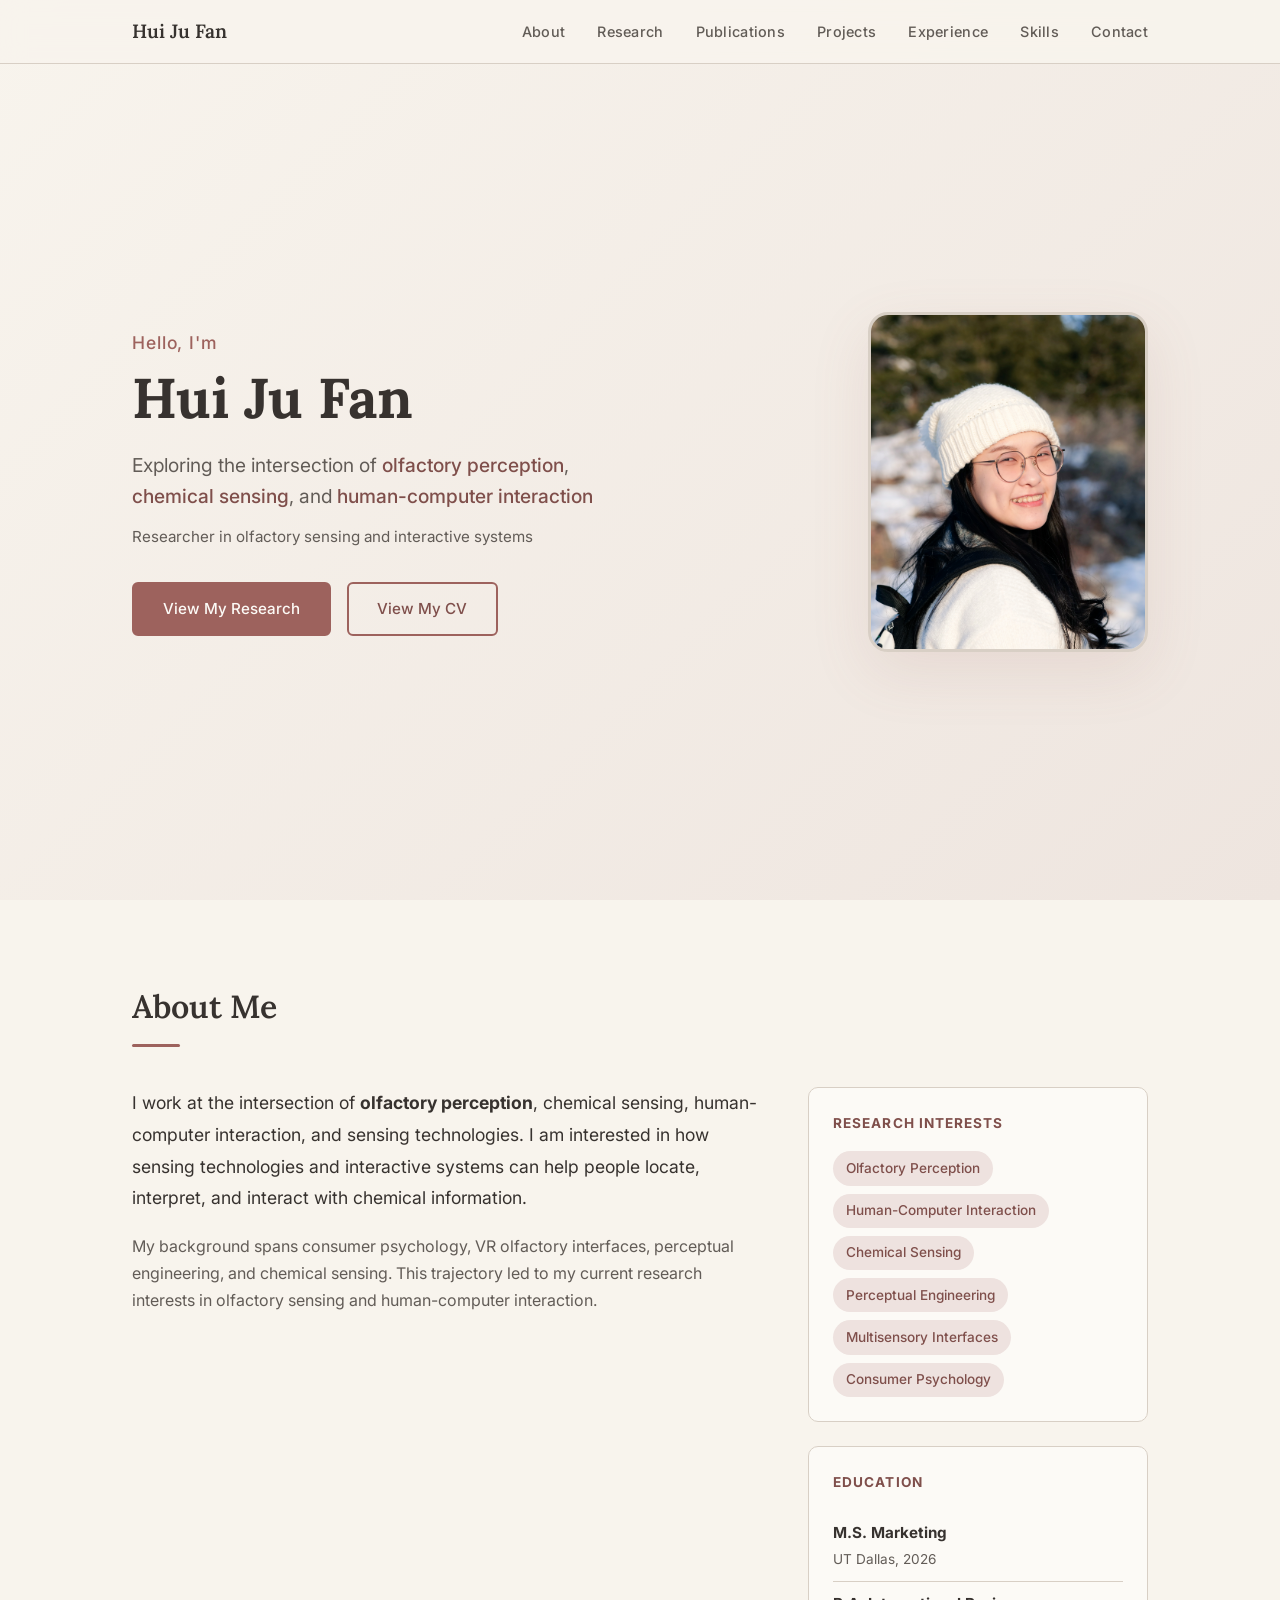
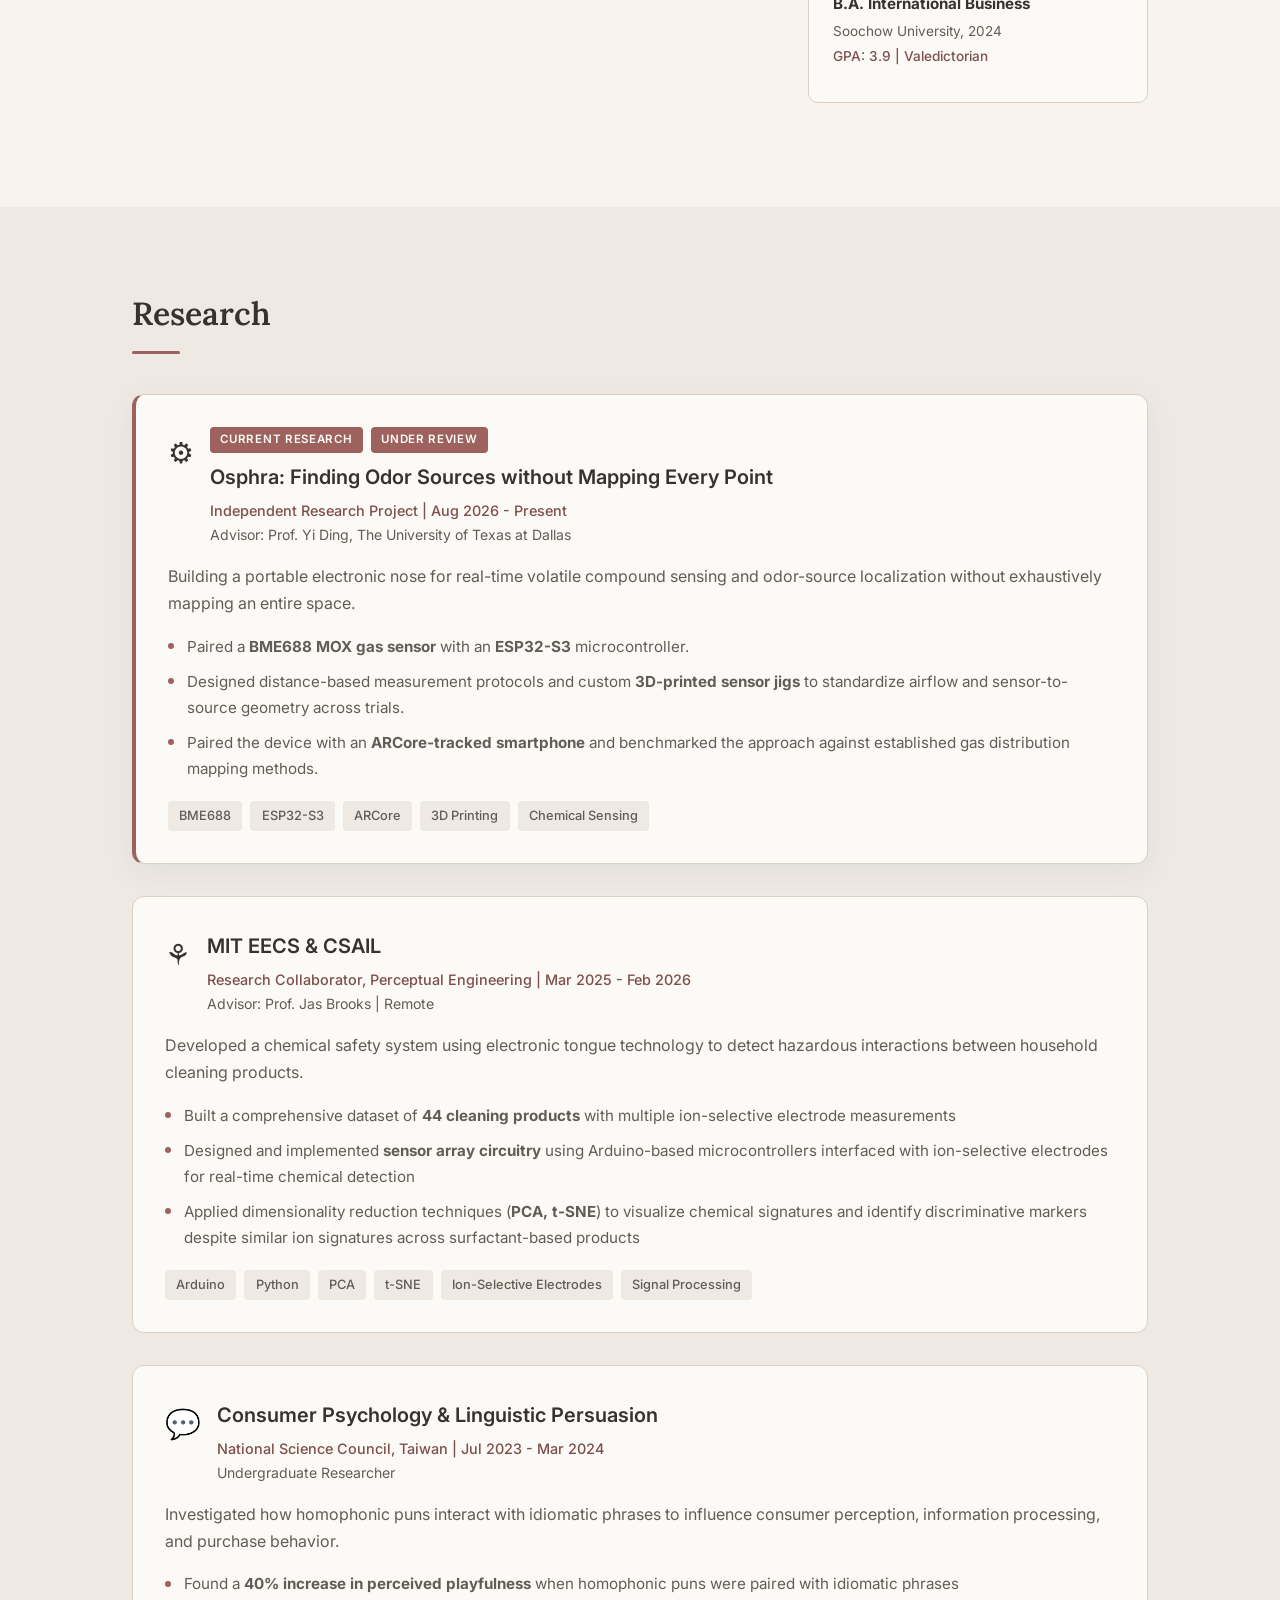
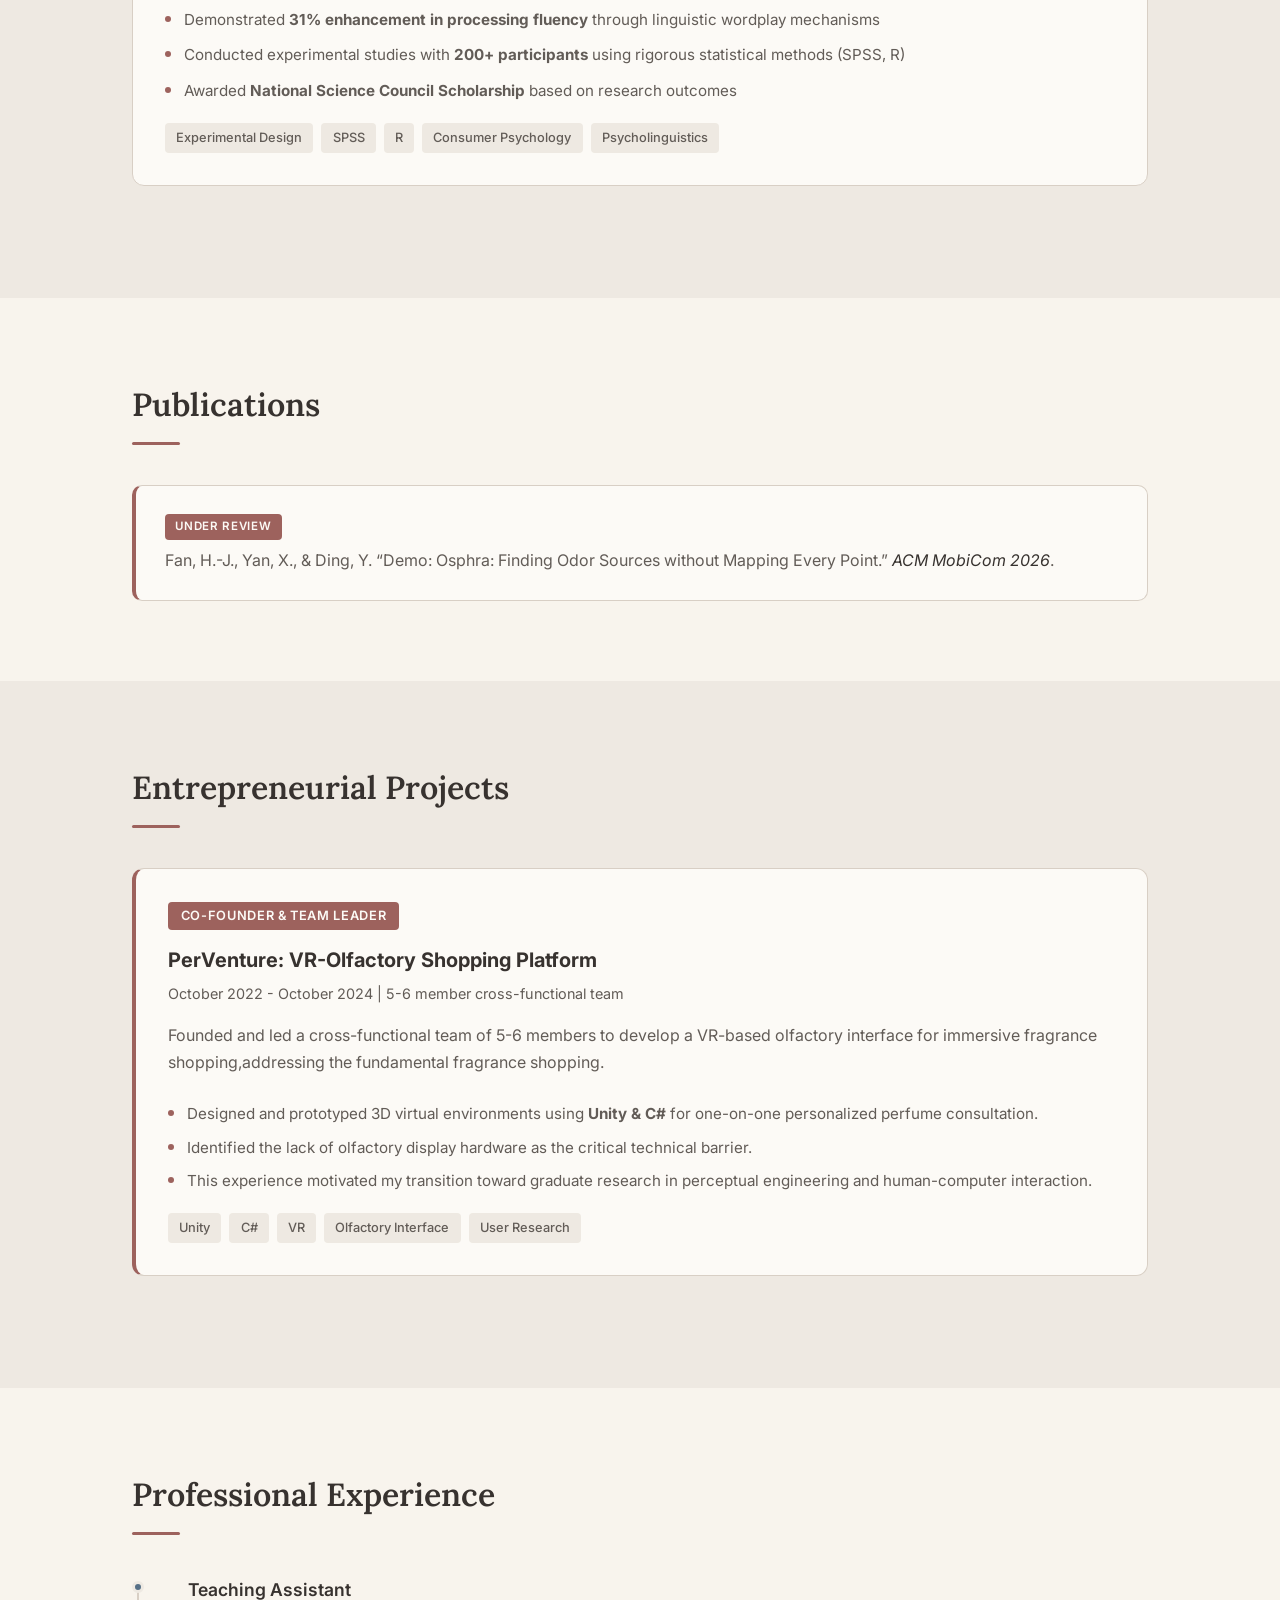
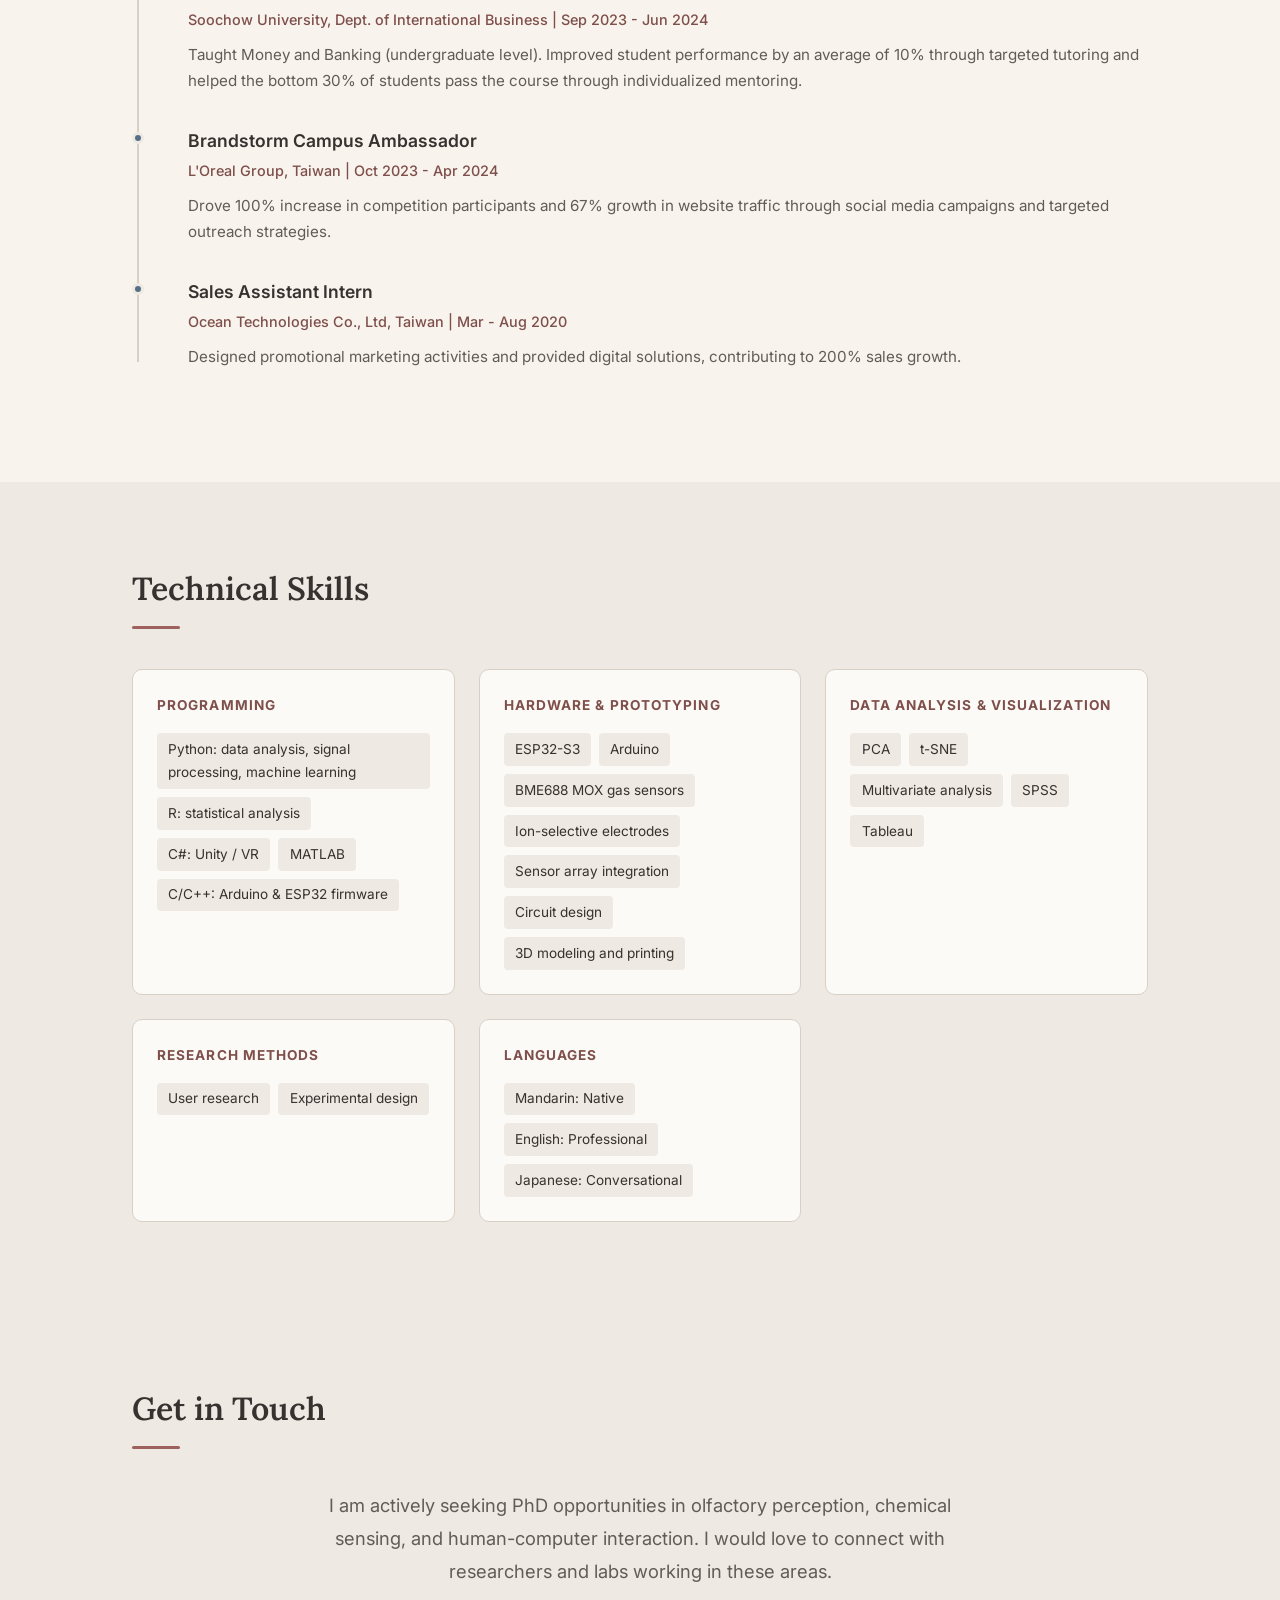
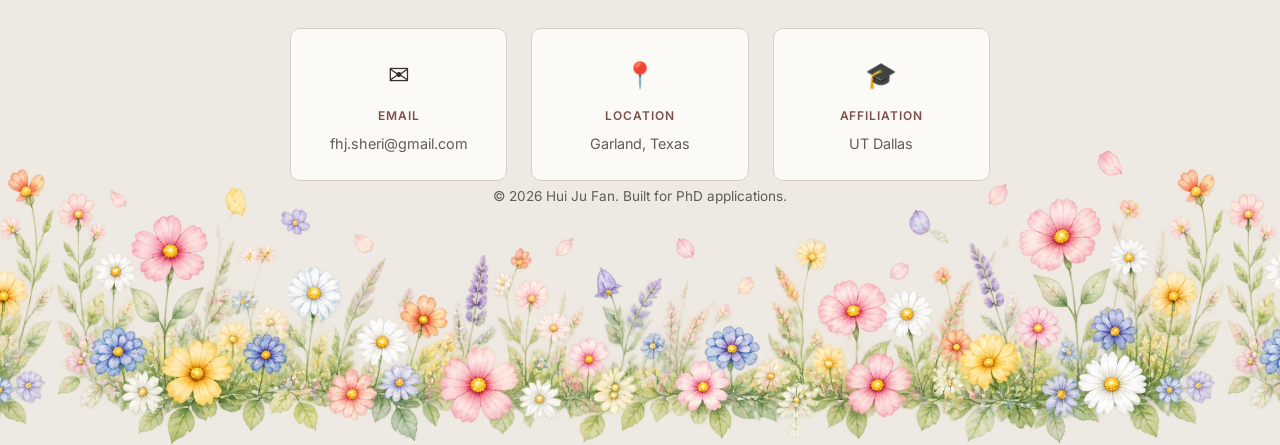
==== index.html @ 522b29a5 "Fix footer meadow asset loading" ====
<!DOCTYPE html>
<html lang="en">
<head>
    <meta charset="UTF-8">
    <meta name="viewport" content="width=device-width, initial-scale=1.0">
    <title>Hui Ju Fan | Olfactory Perception & HCI Researcher</title>
    <link rel="preconnect" href="https://fonts.googleapis.com">
    <link rel="preconnect" href="https://fonts.gstatic.com" crossorigin>
    <link href="https://fonts.googleapis.com/css2?family=Inter:wght@300;400;500;600;700&family=Lora:ital,wght@0,400;0,600;1,400&display=swap" rel="stylesheet">
    <link rel="stylesheet" href="style.css?v=footer-meadow-2">
</head>
<body>

    <!-- Navigation -->
    <nav class="navbar" id="navbar">
        <div class="nav-container">
            <a href="#hero" class="nav-logo">Hui Ju Fan</a>
            <button class="nav-toggle" id="nav-toggle" aria-label="Toggle navigation">
                <span></span><span></span><span></span>
            </button>
            <ul class="nav-links" id="nav-links">
                <li><a href="#about">About</a></li>
                <li><a href="#research">Research</a></li>
                <li><a href="#publications">Publications</a></li>
                <li><a href="#projects">Projects</a></li>
                <li><a href="#experience">Experience</a></li>
                <li><a href="#skills">Skills</a></li>
                <li><a href="#contact">Contact</a></li>
            </ul>
        </div>
    </nav>

    <div class="flower-field" id="flower-field" aria-hidden="true"></div>

    <!-- Hero Section -->
    <section class="hero" id="hero">
        <div class="hero-container">
            <div class="hero-text">
                <p class="hero-greeting">Hello, I'm</p>
                <h1 class="hero-name">Hui Ju Fan</h1>
                <p class="hero-tagline">Exploring the intersection of <em>olfactory perception</em>,<br>
                <em>chemical sensing</em>, and <em>human-computer interaction</em></p>
                <p class="hero-affiliation">Researcher in olfactory sensing and interactive systems</p>
                <div class="hero-cta">
                    <a href="#research" class="btn btn-primary">View My Research</a>
                    <a href="./Hui-Ju-Fan-CV.pdf" class="btn btn-outline" target="_blank" rel="noopener noreferrer">View My CV</a>
                </div>
            </div>
            <div class="hero-portrait">
                <div class="portrait-frame">
                    <img src="her3.JPG" alt="Hui Ju Fan">
                </div>
            </div>
        </div>
    </section>

    <!-- About Section -->
    <section class="section" id="about">
        <div class="container">
            <h2 class="section-title">About Me</h2>
            <div class="about-content">
                <div class="about-text">
                    <p class="about-lead">
                        I work at the intersection of <strong>olfactory perception</strong>, chemical sensing,
                        human-computer interaction, and sensing technologies. I am interested in how sensing
                        technologies and interactive systems can help people locate, interpret, and interact
                        with chemical information.
                    </p>
                    <p>
                        My background spans consumer psychology, VR olfactory interfaces, perceptual engineering,
                        and chemical sensing. This trajectory led to my current research interests in olfactory
                        sensing and human-computer interaction.
                    </p>
                </div>
                <div class="about-sidebar">
                    <div class="info-card">
                        <h3>Research Interests</h3>
                        <ul class="interest-tags">
                            <li>Olfactory Perception</li>
                            <li>Human-Computer Interaction</li>
                            <li>Chemical Sensing</li>
                            <li>Perceptual Engineering</li>
                            <li>Multisensory Interfaces</li>
                            <li>Consumer Psychology</li>
                        </ul>
                    </div>
                    <div class="info-card">
                        <h3>Education</h3>
                        <div class="edu-item">
                            <strong>M.S. Marketing</strong>
                            <span>UT Dallas, 2026</span>
                        </div>
                        <div class="edu-item">
                            <strong>B.A. International Business</strong>
                            <span>Soochow University, 2024</span>
                            <span class="gpa">GPA: 3.9 | Valedictorian</span>
                        </div>
                    </div>
                </div>
            </div>
        </div>
    </section>

    <!-- Research Section -->
    <section class="section section-alt" id="research">
        <div class="container">
            <h2 class="section-title">Research</h2>

            <div class="research-item research-item-primary">
                <div class="research-header">
                    <div class="research-icon" aria-hidden="true">&#9881;</div>
                    <div>
                        <div class="status-labels">
                            <span class="current-label">Current Research</span>
                            <span class="status-badge">Under Review</span>
                        </div>
                        <h3>Osphra: Finding Odor Sources without Mapping Every Point</h3>
                        <p class="research-meta">Independent Research Project | Aug 2026 - Present</p>
                        <p class="research-role">Advisor: Prof. Yi Ding, The University of Texas at Dallas</p>
                    </div>
                </div>
                <p class="research-desc">Building a portable electronic nose for real-time volatile compound sensing and odor-source localization without exhaustively mapping an entire space.</p>
                <ul class="research-details">
                    <li>Paired a <strong>BME688 MOX gas sensor</strong> with an <strong>ESP32-S3</strong> microcontroller.</li>
                    <li>Designed distance-based measurement protocols and custom <strong>3D-printed sensor jigs</strong> to standardize airflow and sensor-to-source geometry across trials.</li>
                    <li>Paired the device with an <strong>ARCore-tracked smartphone</strong> and benchmarked the approach against established gas distribution mapping methods.</li>
                </ul>
                <div class="research-tags"><span>BME688</span><span>ESP32-S3</span><span>ARCore</span><span>3D Printing</span><span>Chemical Sensing</span></div>
            </div>

            <div class="research-item">
                <div class="research-header">
                    <div class="research-icon">&#9880;</div>
                    <div>
                        <h3>MIT EECS &amp; CSAIL</h3>
                        <p class="research-meta">Research Collaborator, Perceptual Engineering | Mar 2025 - Feb 2026</p>
                        <p class="research-role">Advisor: Prof. Jas Brooks | Remote</p>
                    </div>
                </div>
                <p class="research-desc">
                    Developed a chemical safety system using electronic tongue technology to detect hazardous interactions between household cleaning products.
                </p>
                <ul class="research-details">
                    <li>Built a comprehensive dataset of <strong>44 cleaning products</strong> with multiple
                        ion-selective electrode measurements</li>
                    <li>Designed and implemented <strong>sensor array circuitry</strong> using Arduino-based
                        microcontrollers interfaced with ion-selective electrodes for real-time chemical detection</li>
                    <li>Applied dimensionality reduction techniques (<strong>PCA, t-SNE</strong>) to visualize
                        chemical signatures and identify discriminative markers despite similar ion signatures across surfactant-based products</li>
                </ul>
                <div class="research-tags">
                    <span>Arduino</span><span>Python</span><span>PCA</span><span>t-SNE</span>
                    <span>Ion-Selective Electrodes</span><span>Signal Processing</span>
                </div>
            </div>

            <div class="research-item">
                <div class="research-header">
                    <div class="research-icon">&#128172;</div>
                    <div>
                        <h3>Consumer Psychology & Linguistic Persuasion</h3>
                        <p class="research-meta">National Science Council, Taiwan | Jul 2023 - Mar 2024</p>
                        <p class="research-role">Undergraduate Researcher</p>
                    </div>
                </div>
                <p class="research-desc">
                    Investigated how homophonic puns interact with idiomatic phrases to influence consumer
                    perception, information processing, and purchase behavior.
                </p>
                <ul class="research-details">
                    <li>Found a <strong>40% increase in perceived playfulness</strong> when homophonic puns
                        were paired with idiomatic phrases</li>
                    <li>Demonstrated <strong>31% enhancement in processing fluency</strong> through
                        linguistic wordplay mechanisms</li>
                    <li>Conducted experimental studies with <strong>200+ participants</strong> using
                        rigorous statistical methods (SPSS, R)</li>
                    <li>Awarded <strong>National Science Council Scholarship</strong> based on research outcomes</li>
                </ul>
                <div class="research-tags">
                    <span>Experimental Design</span><span>SPSS</span><span>R</span>
                    <span>Consumer Psychology</span><span>Psycholinguistics</span>
                </div>
            </div>
        </div>
    </section>

    <section class="section" id="publications">
        <div class="container">
            <h2 class="section-title">Publications</h2>
            <article class="publication-item">
                <span class="status-badge">Under Review</span>
                <p class="publication-citation">Fan, H.-J., Yan, X., &amp; Ding, Y. “Demo: Osphra: Finding Odor Sources without Mapping Every Point.” <em>ACM MobiCom 2026</em>.</p>
            </article>
        </div>
    </section>

    <!-- Projects Section -->
    <section class="section section-alt" id="projects">
        <div class="container">
            <h2 class="section-title">Entrepreneurial Projects</h2>

            <div class="project-card featured">
                <div class="project-badge">Co-Founder &amp; Team Leader</div>
                <h3>PerVenture: VR-Olfactory Shopping Platform</h3>
                <p class="project-period">October 2022 - October 2024 | 5-6 member cross-functional team</p>
                <p class="project-desc">
                    Founded and led a cross-functional team of 5-6 members to develop a VR-based
                    olfactory interface for immersive fragrance shopping,addressing the fundamental
                        fragrance shopping.
                </p>
                <ul class="project-details">
                    <li>Designed and prototyped 3D virtual environments using <strong>Unity &amp; C#</strong> for one-on-one personalized perfume consultation.</li>
                    <li>Identified the lack of olfactory display hardware as the critical technical barrier.</li>
                    <li>This experience motivated my transition toward graduate research in perceptual engineering and human-computer interaction.</li>
                </ul>
                <div class="research-tags">
                    <span>Unity</span><span>C#</span><span>VR</span>
                    <span>Olfactory Interface</span><span>User Research</span>
                </div>
            </div>

        </div>
    </section>

    <!-- Experience Section -->
    <section class="section" id="experience">
        <div class="container">
            <h2 class="section-title">Professional Experience</h2>
            <div class="timeline">
                <div class="timeline-item">
                    <div class="timeline-marker"></div>
                    <div class="timeline-content">
                        <h3>Teaching Assistant</h3>
                        <p class="timeline-meta">Soochow University, Dept. of International Business | Sep 2023 - Jun 2024</p>
                        <p>Taught Money and Banking (undergraduate level). Improved student performance by
                           an average of 10% through targeted tutoring and helped the bottom 30% of students
                           pass the course through individualized mentoring.</p>
                    </div>
                </div>
                <div class="timeline-item">
                    <div class="timeline-marker"></div>
                    <div class="timeline-content">
                        <h3>Brandstorm Campus Ambassador</h3>
                        <p class="timeline-meta">L'Oreal Group, Taiwan | Oct 2023 - Apr 2024</p>
                        <p>Drove 100% increase in competition participants and 67% growth in website traffic
                           through social media campaigns and targeted outreach strategies.</p>
                    </div>
                </div>
                <div class="timeline-item">
                    <div class="timeline-marker"></div>
                    <div class="timeline-content">
                        <h3>Sales Assistant Intern</h3>
                        <p class="timeline-meta">Ocean Technologies Co., Ltd, Taiwan | Mar - Aug 2020</p>
                        <p>Designed promotional marketing activities and provided digital solutions,
                           contributing to 200% sales growth.</p>
                    </div>
                </div>
            </div>
        </div>
    </section>

    <!-- Skills Section -->
    <section class="section section-alt" id="skills">
        <div class="container">
            <h2 class="section-title">Technical Skills</h2>
            <div class="skills-grid">
                <div class="skill-category">
                    <h3>Programming</h3>
                    <div class="skill-items">
                        <span>Python: data analysis, signal processing, machine learning</span>
                        <span>R: statistical analysis</span><span>C#: Unity / VR</span>
                        <span>MATLAB</span><span>C/C++: Arduino &amp; ESP32 firmware</span>
                    </div>
                </div>
                <div class="skill-category">
                    <h3>Hardware &amp; Prototyping</h3>
                    <div class="skill-items">
                        <span>ESP32-S3</span><span>Arduino</span><span>BME688 MOX gas sensors</span>
                        <span>Ion-selective electrodes</span><span>Sensor array integration</span>
                        <span>Circuit design</span><span>3D modeling and printing</span>
                    </div>
                </div>
                <div class="skill-category">
                    <h3>Data Analysis &amp; Visualization</h3>
                    <div class="skill-items">
                        <span>PCA</span><span>t-SNE</span><span>Multivariate analysis</span>
                        <span>SPSS</span><span>Tableau</span>
                    </div>
                </div>
                <div class="skill-category">
                    <h3>Research Methods</h3>
                    <div class="skill-items">
                        <span>User research</span><span>Experimental design</span>
                    </div>
                </div>
                <div class="skill-category">
                    <h3>Languages</h3>
                    <div class="skill-items">
                        <span>Mandarin: Native</span><span>English: Professional</span>
                        <span>Japanese: Conversational</span>
                    </div>
                </div>
            </div>
        </div>
    </section>

    <!-- Contact Section -->
    <section class="section section-alt" id="contact">
        <div class="container">
            <h2 class="section-title">Get in Touch</h2>
            <div class="contact-content">
                <p class="contact-lead">
                    I am actively seeking PhD opportunities in olfactory perception, chemical sensing,
                    and human-computer interaction. I would love to connect with researchers and labs
                    working in these areas.
                </p>
                <div class="contact-grid">
                    <a href="mailto:fhj.sheri@gmail.com" class="contact-card">
                        <div class="contact-icon">&#9993;</div>
                        <span class="contact-label">Email</span>
                        <span class="contact-value">fhj.sheri@gmail.com</span>
                    </a>
                    <div class="contact-card">
                        <div class="contact-icon">&#128205;</div>
                        <span class="contact-label">Location</span>
                        <span class="contact-value">Garland, Texas</span>
                    </div>
                    <div class="contact-card">
                        <div class="contact-icon">&#127891;</div>
                        <span class="contact-label">Affiliation</span>
                        <span class="contact-value">UT Dallas</span>
                    </div>
                </div>
            </div>
        </div>
    </section>

    <!-- Footer -->
    <footer class="footer">
        <div class="footer-panel">
            <div class="footer-meadow" aria-hidden="true"></div>
            <div class="container footer-content">
                <p>&copy; 2026 Hui Ju Fan. Built for PhD applications.</p>
            </div>
        </div>
    </footer>

    <script src="script.js"></script>
</body>
</html>
---- style.css ----
/* ===== CSS Variables ===== */
:root {
    --color-bg: #f8f4ed;
    --color-bg-alt: #eee9e2;
    --color-text: #37322f;
    --color-text-secondary: #625c57;
    --color-accent: #566f86;
    --color-accent-light: #e7ebed;
    --color-accent-dark: #3d5367;
    --color-highlight: #9d625d;
    --color-highlight-dark: #7f4f4b;
    --color-white: #fcfaf6;
    --color-border: #d8cfc5;
    --font-sans: 'Inter', -apple-system, BlinkMacSystemFont, sans-serif;
    --font-serif: 'Lora', Georgia, serif;
    --max-width: 1080px;
    --nav-height: 64px;
}

/* ===== Reset & Base ===== */
*, *::before, *::after {
    margin: 0;
    padding: 0;
    box-sizing: border-box;
}

html {
    scroll-behavior: smooth;
    scroll-padding-top: var(--nav-height);
}

body {
    font-family: var(--font-sans);
    font-size: 16px;
    line-height: 1.7;
    color: var(--color-text);
    background: var(--color-bg);
    -webkit-font-smoothing: antialiased;
    overflow-x: hidden;
}

/* ===== Watercolor Flower Background ===== */
.hero,
.section {
    position: relative;
    overflow: hidden;
}

.hero-container,
.section > .container {
    position: relative;
    z-index: 1;
}

.flower-field {
    position: fixed;
    inset: 0;
    z-index: 1;
    overflow: hidden;
    pointer-events: none;
    user-select: none;
    -webkit-mask-image: linear-gradient(
        to bottom,
        #000 0,
        #000 calc(var(--footer-fade-top, 120vh) - 90px),
        transparent var(--footer-fade-top, 120vh),
        transparent 100%
    );
    mask-image: linear-gradient(
        to bottom,
        #000 0,
        #000 calc(var(--footer-fade-top, 120vh) - 90px),
        transparent var(--footer-fade-top, 120vh),
        transparent 100%
    );
}

.flower {
    position: absolute;
    width: var(--flower-size, 44px);
    height: var(--flower-size, 44px);
    object-fit: contain;
    top: -90px;
    left: var(--flower-left, 4%);
    opacity: 0;
    transform: translate3d(0, 0, 0) rotate(var(--flower-tilt, 0deg));
    animation: flower-page-fall var(--flower-duration, 18s) linear var(--flower-delay, 0s) infinite;
    will-change: transform;
}

.flower--pink { --drift-x: 8px; --drift-y: -13px; --drift-rotate: 5deg; }
.flower--blue { --drift-x: -6px; --drift-y: 10px; --drift-rotate: -4deg; }
.flower--white { --drift-x: 5px; --drift-y: -9px; --drift-rotate: 3deg; }
.flower--purple { --drift-x: -9px; --drift-y: 15px; --drift-rotate: -6deg; }
.flower--yellow { --drift-x: 7px; --drift-y: 12px; --drift-rotate: 4deg; }
.flower--coral { --drift-x: -8px; --drift-y: -11px; --drift-rotate: -5deg; }
.flower--hydrangea { --drift-x: 5px; --drift-y: 8px; --drift-rotate: 3deg; }
.flower--blossom { --drift-x: -6px; --drift-y: -14px; --drift-rotate: -4deg; }

@keyframes flower-page-fall {
    0% {
        opacity: 0;
        transform: translate3d(0, -10vh, 0) rotate(var(--flower-tilt, 0deg));
    }
    4% {
        opacity: var(--flower-opacity, 0.38);
    }
    50% {
        opacity: var(--flower-opacity, 0.38);
        transform: translate3d(var(--drift-x, 6px), 55vh, 0)
            rotate(calc(var(--flower-tilt, 0deg) + var(--drift-rotate, 4deg)));
    }
    94% {
        opacity: var(--flower-opacity, 0.38);
    }
    100% {
        opacity: 0;
        transform: translate3d(0, 115vh, 0)
            rotate(calc(var(--flower-tilt, 0deg) - var(--drift-rotate, 4deg)));
    }
}

/* ===== Navigation ===== */
.navbar {
    position: fixed;
    top: 0;
    left: 0;
    right: 0;
    height: var(--nav-height);
    background: rgba(248, 244, 237, 0.92);
    backdrop-filter: blur(12px);
    -webkit-backdrop-filter: blur(12px);
    border-bottom: 1px solid var(--color-border);
    z-index: 1000;
    transition: box-shadow 0.3s ease;
}

.navbar.scrolled {
    box-shadow: 0 2px 20px rgba(55, 50, 47, 0.06);
}

.nav-container {
    max-width: var(--max-width);
    margin: 0 auto;
    padding: 0 2rem;
    height: 100%;
    display: flex;
    align-items: center;
    justify-content: space-between;
}

.nav-logo {
    font-family: var(--font-serif);
    font-size: 1.2rem;
    font-weight: 600;
    color: var(--color-text);
    text-decoration: none;
}

.nav-links {
    display: flex;
    list-style: none;
    gap: 2rem;
}

.nav-links a {
    text-decoration: none;
    color: var(--color-text-secondary);
    font-size: 0.9rem;
    font-weight: 500;
    letter-spacing: 0.02em;
    transition: color 0.2s ease;
}

.nav-links a:hover {
    color: var(--color-highlight-dark);
}

.nav-links a.active {
    color: var(--color-white);
    background: var(--color-highlight);
    border-radius: 999px;
    padding: 0.38rem 0.8rem;
}

.nav-links a.active:hover {
    color: var(--color-white);
    background: var(--color-highlight-dark);
}

.nav-toggle {
    display: none;
    flex-direction: column;
    gap: 5px;
    background: none;
    border: none;
    cursor: pointer;
    padding: 4px;
}

.nav-toggle span {
    display: block;
    width: 22px;
    height: 2px;
    background: var(--color-text);
    transition: all 0.3s ease;
}

/* ===== Hero ===== */
.hero {
    min-height: 100vh;
    display: flex;
    align-items: center;
    padding-top: var(--nav-height);
    background: linear-gradient(135deg, var(--color-bg) 0%, #eee5df 100%);
}

.hero-container {
    max-width: var(--max-width);
    margin: 0 auto;
    padding: 4rem 2rem;
    display: flex;
    align-items: center;
    gap: 4rem;
    width: 100%;
}

.hero-text {
    flex: 1;
}

.hero-greeting {
    font-size: 1.1rem;
    color: var(--color-highlight);
    font-weight: 500;
    margin-bottom: 0.5rem;
    letter-spacing: 0.05em;
}

.hero-name {
    font-family: var(--font-serif);
    font-size: 3.5rem;
    font-weight: 700;
    color: var(--color-text);
    line-height: 1.15;
    margin-bottom: 1.2rem;
}

.hero-tagline {
    font-size: 1.2rem;
    line-height: 1.6;
    color: var(--color-text-secondary);
    margin-bottom: 0.8rem;
}

.hero-tagline em {
    color: var(--color-highlight-dark);
    font-style: normal;
    font-weight: 500;
}

.hero-affiliation {
    font-size: 0.95rem;
    color: var(--color-text-secondary);
    margin-bottom: 2rem;
}

.hero-cta {
    display: flex;
    gap: 1rem;
}

.hero-portrait {
    flex-shrink: 0;
}

.portrait-frame {
    width: 280px;
    height: 340px;
    border-radius: 20px;
    overflow: hidden;
    border: 3px solid var(--color-border);
    box-shadow: 0 20px 60px rgba(157, 98, 93, 0.12);
}

.portrait-frame img {
    width: 100%;
    height: 100%;
    object-fit: cover;
}

/* ===== Buttons ===== */
.btn {
    display: inline-block;
    padding: 0.75rem 1.8rem;
    border-radius: 6px;
    font-size: 0.95rem;
    font-weight: 500;
    text-decoration: none;
    transition: all 0.2s ease;
    cursor: pointer;
}

.btn-primary {
    background: var(--color-highlight);
    color: var(--color-white);
    border: 2px solid var(--color-highlight);
}

.btn-primary:hover {
    background: var(--color-highlight-dark);
    border-color: var(--color-highlight-dark);
    transform: translateY(-1px);
    box-shadow: 0 4px 12px rgba(157, 98, 93, 0.22);
}

.btn-outline {
    background: transparent;
    color: var(--color-highlight-dark);
    border: 2px solid var(--color-highlight);
}

.btn-outline:hover {
    background: var(--color-highlight);
    color: var(--color-white);
    transform: translateY(-1px);
}

/* ===== Sections ===== */
.section {
    padding: 5rem 0;
}

.section-alt {
    background: var(--color-bg-alt);
}

.container {
    max-width: var(--max-width);
    margin: 0 auto;
    padding: 0 2rem;
}

.section-title {
    font-family: var(--font-serif);
    font-size: 2rem;
    font-weight: 600;
    margin-bottom: 2.5rem;
    color: var(--color-text);
    position: relative;
    padding-bottom: 0.8rem;
}

.section-title::after {
    content: '';
    position: absolute;
    bottom: 0;
    left: 0;
    width: 48px;
    height: 3px;
    background: var(--color-highlight);
    border-radius: 2px;
}

/* ===== About ===== */
.about-content {
    display: grid;
    grid-template-columns: 1fr 340px;
    gap: 3rem;
    align-items: start;
}

.about-text p {
    margin-bottom: 1.2rem;
    color: var(--color-text-secondary);
}

.about-lead {
    font-size: 1.1rem;
    color: var(--color-text) !important;
    line-height: 1.8;
}

.about-goal {
    background: var(--color-accent-light);
    padding: 1.2rem 1.5rem;
    border-radius: 8px;
    border-left: 4px solid var(--color-accent);
    color: var(--color-text) !important;
}

.info-card {
    background: var(--color-white);
    border: 1px solid var(--color-border);
    border-radius: 10px;
    padding: 1.5rem;
    margin-bottom: 1.5rem;
}

.info-card h3 {
    font-size: 0.85rem;
    text-transform: uppercase;
    letter-spacing: 0.08em;
    color: var(--color-highlight-dark);
    margin-bottom: 1rem;
}

.about-sidebar .info-card h3 {
    color: var(--color-highlight-dark);
}

.interest-tags {
    list-style: none;
    display: flex;
    flex-wrap: wrap;
    gap: 0.5rem;
}

.interest-tags li {
    background: var(--color-accent-light);
    color: var(--color-highlight-dark);
    padding: 0.35rem 0.8rem;
    border-radius: 20px;
    font-size: 0.85rem;
    font-weight: 500;
}

.about-sidebar .interest-tags li {
    background: #eee2df;
    color: var(--color-highlight-dark);
}

.edu-item {
    padding: 0.6rem 0;
    border-bottom: 1px solid var(--color-border);
    display: flex;
    flex-direction: column;
    gap: 0.15rem;
}

.edu-item:last-child {
    border-bottom: none;
}

.edu-item strong {
    font-size: 0.95rem;
}

.edu-item span {
    font-size: 0.85rem;
    color: var(--color-text-secondary);
}

.gpa {
    color: var(--color-highlight-dark) !important;
    font-weight: 500;
}

.about-sidebar .gpa {
    color: var(--color-highlight-dark) !important;
}

/* ===== Research ===== */
.research-item {
    background: var(--color-white);
    border: 1px solid var(--color-border);
    border-radius: 12px;
    padding: 2rem;
    margin-bottom: 2rem;
    transition: box-shadow 0.3s ease;
}

.research-item:hover {
    box-shadow: 0 8px 30px rgba(55, 50, 47, 0.06);
}

.research-item-primary {
    border-left: 4px solid var(--color-highlight);
    box-shadow: 0 8px 28px rgba(86, 111, 134, 0.08);
}

.current-label,
.status-badge {
    display: inline-block;
    margin-bottom: 0.45rem;
    padding: 0.2rem 0.65rem;
    border-radius: 4px;
    background: var(--color-highlight);
    color: var(--color-white);
    font-size: 0.72rem;
    font-weight: 600;
    letter-spacing: 0.06em;
    text-transform: uppercase;
}

.status-labels {
    display: flex;
    flex-wrap: wrap;
    gap: 0.5rem;
}

.research-header {
    display: flex;
    align-items: flex-start;
    gap: 1rem;
    margin-bottom: 1rem;
}

.research-icon {
    font-size: 1.8rem;
    flex-shrink: 0;
    margin-top: 2px;
}

.research-header h3 {
    font-size: 1.25rem;
    font-weight: 600;
    margin-bottom: 0.3rem;
}

.research-meta {
    font-size: 0.9rem;
    color: var(--color-highlight-dark);
    font-weight: 500;
}

.research-role {
    color: var(--color-text-secondary);
    font-size: 0.88rem;
}

/* ===== Publications ===== */
.publication-item {
    background: var(--color-white);
    border: 1px solid var(--color-border);
    border-left: 4px solid var(--color-highlight);
    border-radius: 10px;
    padding: 1.6rem 1.8rem;
}

.publication-citation {
    color: var(--color-text-secondary);
    overflow-wrap: anywhere;
}

.publication-citation em {
    color: var(--color-text);
}

.research-desc {
    color: var(--color-text-secondary);
    margin-bottom: 1rem;
    font-size: 1rem;
}

.research-details {
    list-style: none;
    margin-bottom: 1.2rem;
}

.research-details li {
    position: relative;
    padding-left: 1.2rem;
    margin-bottom: 0.6rem;
    color: var(--color-text-secondary);
    font-size: 0.95rem;
}

.research-details li::before {
    content: '';
    position: absolute;
    left: 0;
    top: 0.6em;
    width: 6px;
    height: 6px;
    background: var(--color-highlight);
    border-radius: 50%;
}

.research-tags {
    display: flex;
    flex-wrap: wrap;
    gap: 0.5rem;
}

.research-tags span {
    background: var(--color-bg-alt);
    color: var(--color-text-secondary);
    padding: 0.25rem 0.7rem;
    border-radius: 4px;
    font-size: 0.8rem;
    font-weight: 500;
}

/* ===== Projects ===== */
.project-card {
    background: var(--color-white);
    border: 1px solid var(--color-border);
    border-radius: 12px;
    padding: 2rem;
    margin-bottom: 2rem;
    position: relative;
}

.project-card.featured {
    border-left: 4px solid var(--color-highlight);
}

.project-badge {
    display: inline-block;
    background: var(--color-highlight);
    color: var(--color-white);
    padding: 0.2rem 0.8rem;
    border-radius: 4px;
    font-size: 0.8rem;
    font-weight: 600;
    text-transform: uppercase;
    letter-spacing: 0.05em;
    margin-bottom: 0.8rem;
}

.project-card h3 {
    font-size: 1.25rem;
    margin-bottom: 0.3rem;
}

.project-period {
    color: var(--color-text-secondary);
    font-size: 0.9rem;
    margin-bottom: 1rem;
}

.project-desc {
    color: var(--color-text-secondary);
    margin-bottom: 1.5rem;
}

.project-highlights {
    display: flex;
    gap: 2rem;
    margin-bottom: 1.5rem;
}

.highlight {
    display: flex;
    flex-direction: column;
}

.highlight-number {
    font-size: 2rem;
    font-weight: 700;
    color: var(--color-highlight-dark);
    line-height: 1;
}

.highlight-label {
    font-size: 0.85rem;
    color: var(--color-text-secondary);
    margin-top: 0.3rem;
}

.project-details {
    list-style: none;
    margin-bottom: 1.2rem;
}

.project-details li {
    position: relative;
    padding-left: 1.2rem;
    margin-bottom: 0.5rem;
    color: var(--color-text-secondary);
    font-size: 0.95rem;
}

.project-details li::before {
    content: '';
    position: absolute;
    left: 0;
    top: 0.6em;
    width: 6px;
    height: 6px;
    background: var(--color-highlight);
    border-radius: 50%;
}

.project-grid {
    display: grid;
    grid-template-columns: 1fr 1fr;
    gap: 1.5rem;
}

.project-card.small {
    margin-bottom: 0;
}

.project-card.small h4 {
    font-size: 1.05rem;
    margin-bottom: 0.3rem;
}

.project-card.small p {
    color: var(--color-text-secondary);
    font-size: 0.9rem;
}

/* ===== Timeline / Experience ===== */
.timeline {
    position: relative;
    padding-left: 2rem;
}

.timeline::before {
    content: '';
    position: absolute;
    left: 5px;
    top: 8px;
    bottom: 8px;
    width: 2px;
    background: var(--color-border);
}

.timeline-item {
    position: relative;
    margin-bottom: 2rem;
    padding-left: 1.5rem;
}

.timeline-marker {
    position: absolute;
    left: -2rem;
    top: 6px;
    width: 12px;
    height: 12px;
    background: var(--color-accent);
    border-radius: 50%;
    border: 3px solid var(--color-bg-alt);
}

.timeline-content h3 {
    font-size: 1.1rem;
    font-weight: 600;
    margin-bottom: 0.2rem;
}

.timeline-meta {
    font-size: 0.9rem;
    color: var(--color-highlight-dark);
    font-weight: 500;
    margin-bottom: 0.6rem;
}

.timeline-content p:last-child {
    color: var(--color-text-secondary);
    font-size: 0.95rem;
}

/* ===== Skills ===== */
.skills-grid {
    display: grid;
    grid-template-columns: repeat(3, 1fr);
    gap: 1.5rem;
}

.skill-category {
    background: var(--color-white);
    border: 1px solid var(--color-border);
    border-radius: 10px;
    padding: 1.5rem;
}

.skill-category h3 {
    font-size: 0.85rem;
    text-transform: uppercase;
    letter-spacing: 0.08em;
    color: var(--color-highlight-dark);
    margin-bottom: 1rem;
}

.skill-items {
    display: flex;
    flex-wrap: wrap;
    gap: 0.5rem;
}

.skill-items span {
    background: var(--color-bg-alt);
    padding: 0.3rem 0.7rem;
    border-radius: 4px;
    font-size: 0.85rem;
    color: var(--color-text);
}

/* ===== Contact ===== */
.contact-content {
    text-align: center;
}

.contact-lead {
    font-size: 1.15rem;
    color: var(--color-text-secondary);
    max-width: 640px;
    margin: 0 auto 2.5rem;
    line-height: 1.8;
}

.contact-grid {
    display: grid;
    grid-template-columns: repeat(3, 1fr);
    gap: 1.5rem;
    max-width: 700px;
    margin: 0 auto;
}

.contact-card {
    display: flex;
    flex-direction: column;
    align-items: center;
    padding: 1.5rem 1rem;
    background: var(--color-white);
    border: 1px solid var(--color-border);
    border-radius: 10px;
    text-decoration: none;
    color: inherit;
    transition: transform 0.2s ease, box-shadow 0.2s ease;
}

a.contact-card:hover {
    transform: translateY(-2px);
    box-shadow: 0 6px 20px rgba(55, 50, 47, 0.08);
}

.contact-icon {
    font-size: 1.6rem;
    margin-bottom: 0.6rem;
}

.contact-label {
    font-size: 0.75rem;
    text-transform: uppercase;
    letter-spacing: 0.08em;
    color: var(--color-highlight-dark);
    font-weight: 600;
    margin-bottom: 0.3rem;
}

.contact-value {
    font-size: 0.9rem;
    color: var(--color-text-secondary);
    text-align: center;
}

/* ===== Footer ===== */
.footer {
    position: relative;
    margin-top: -5rem;
    padding: 1.5rem 0 3.75rem;
    background: var(--color-bg-alt);
    text-align: center;
    overflow: visible;
}

.footer-panel {
    position: relative;
    z-index: 2;
    width: 100%;
    max-width: none;
    min-height: 180px;
    margin: 0 auto;
    background: transparent;
    border: none;
    border-radius: 0;
    overflow: visible;
}

.footer-meadow {
    position: absolute;
    z-index: 1;
    left: 50%;
    bottom: -60px;
    width: 100vw;
    height: 390px;
    transform: translateX(-50%);
    background-image: url('assets/footer-meadow.png');
    background-repeat: repeat-x;
    background-position: center bottom;
    background-size: auto 390px;
    pointer-events: none;
    user-select: none;
}

.footer-content {
    position: relative;
    z-index: 2;
    padding-top: 2rem;
    padding-bottom: 7.5rem;
    transform: translateY(-3.25rem);
}

.footer p {
    color: var(--color-text-secondary);
    font-size: 0.85rem;
}

/* ===== Responsive ===== */
@media (max-width: 768px) {
    .flower {
        --flower-size: 34px;
        opacity: min(var(--flower-opacity, 0.32), 0.38);
    }

    .nav-toggle {
        display: flex;
    }

    .nav-links {
        position: fixed;
        top: var(--nav-height);
        left: 0;
        right: 0;
        background: var(--color-bg);
        flex-direction: column;
        padding: 1.5rem 2rem;
        gap: 1rem;
        border-bottom: 1px solid var(--color-border);
        transform: translateY(-100%);
        opacity: 0;
        pointer-events: none;
        transition: all 0.3s ease;
    }

    .nav-links.active {
        transform: translateY(0);
        opacity: 1;
        pointer-events: all;
    }

    .hero-container {
        flex-direction: column-reverse;
        text-align: center;
        gap: 2rem;
        padding-top: 2rem;
    }

    .hero-name {
        font-size: 2.5rem;
    }

    .hero-cta {
        justify-content: center;
        flex-wrap: wrap;
    }

    .portrait-frame {
        width: 200px;
        height: 250px;
    }

    .about-content {
        grid-template-columns: 1fr;
    }

    .project-grid {
        grid-template-columns: 1fr;
    }

    .skills-grid {
        grid-template-columns: 1fr 1fr;
    }

    .contact-grid {
        grid-template-columns: 1fr;
    }

    .project-highlights {
        flex-direction: column;
        gap: 1rem;
    }

    .footer {
        margin-top: -4rem;
        padding: 1.25rem 0 2.8rem;
    }

    .footer-panel {
        min-height: 160px;
    }

    .footer-meadow {
        width: 100vw;
        height: 310px;
        bottom: -45px;
        background-size: auto 310px;
    }

    .footer-content {
        padding-top: 1.6rem;
        padding-bottom: 6.8rem;
        transform: translateY(-2.5rem);
    }
}

@media (max-width: 480px) {
    .flower {
        max-width: 34px;
        max-height: 34px;
        opacity: 0.28;
    }

    .nav-container,
    .hero-container,
    .container {
        padding-left: 1.25rem;
        padding-right: 1.25rem;
    }

    .research-item,
    .project-card,
    .publication-item {
        padding: 1.35rem;
    }

    .research-header {
        gap: 0.7rem;
    }

    .skills-grid {
        grid-template-columns: 1fr;
    }

    .hero-name {
        font-size: 2rem;
    }

    .hero-tagline {
        overflow-wrap: anywhere;
    }

    .hero-cta {
        flex-direction: column;
        align-items: stretch;
    }

    .section {
        padding: 3rem 0;
    }

    .footer {
        margin-top: -2.75rem;
        padding: 1rem 0.75rem 2.2rem;
    }

    .footer-panel {
        min-height: 145px;
    }

    .footer-meadow {
        width: 100vw;
        height: 230px;
        bottom: -35px;
        background-size: auto 230px;
    }

    .footer-content {
        padding-top: 1.25rem;
        padding-bottom: 6rem;
        transform: translateY(-1.6rem);
    }

    .footer p {
        font-size: 0.78rem;
    }
}

@media (prefers-reduced-motion: reduce) {
    .flower {
        animation: none;
    }
}
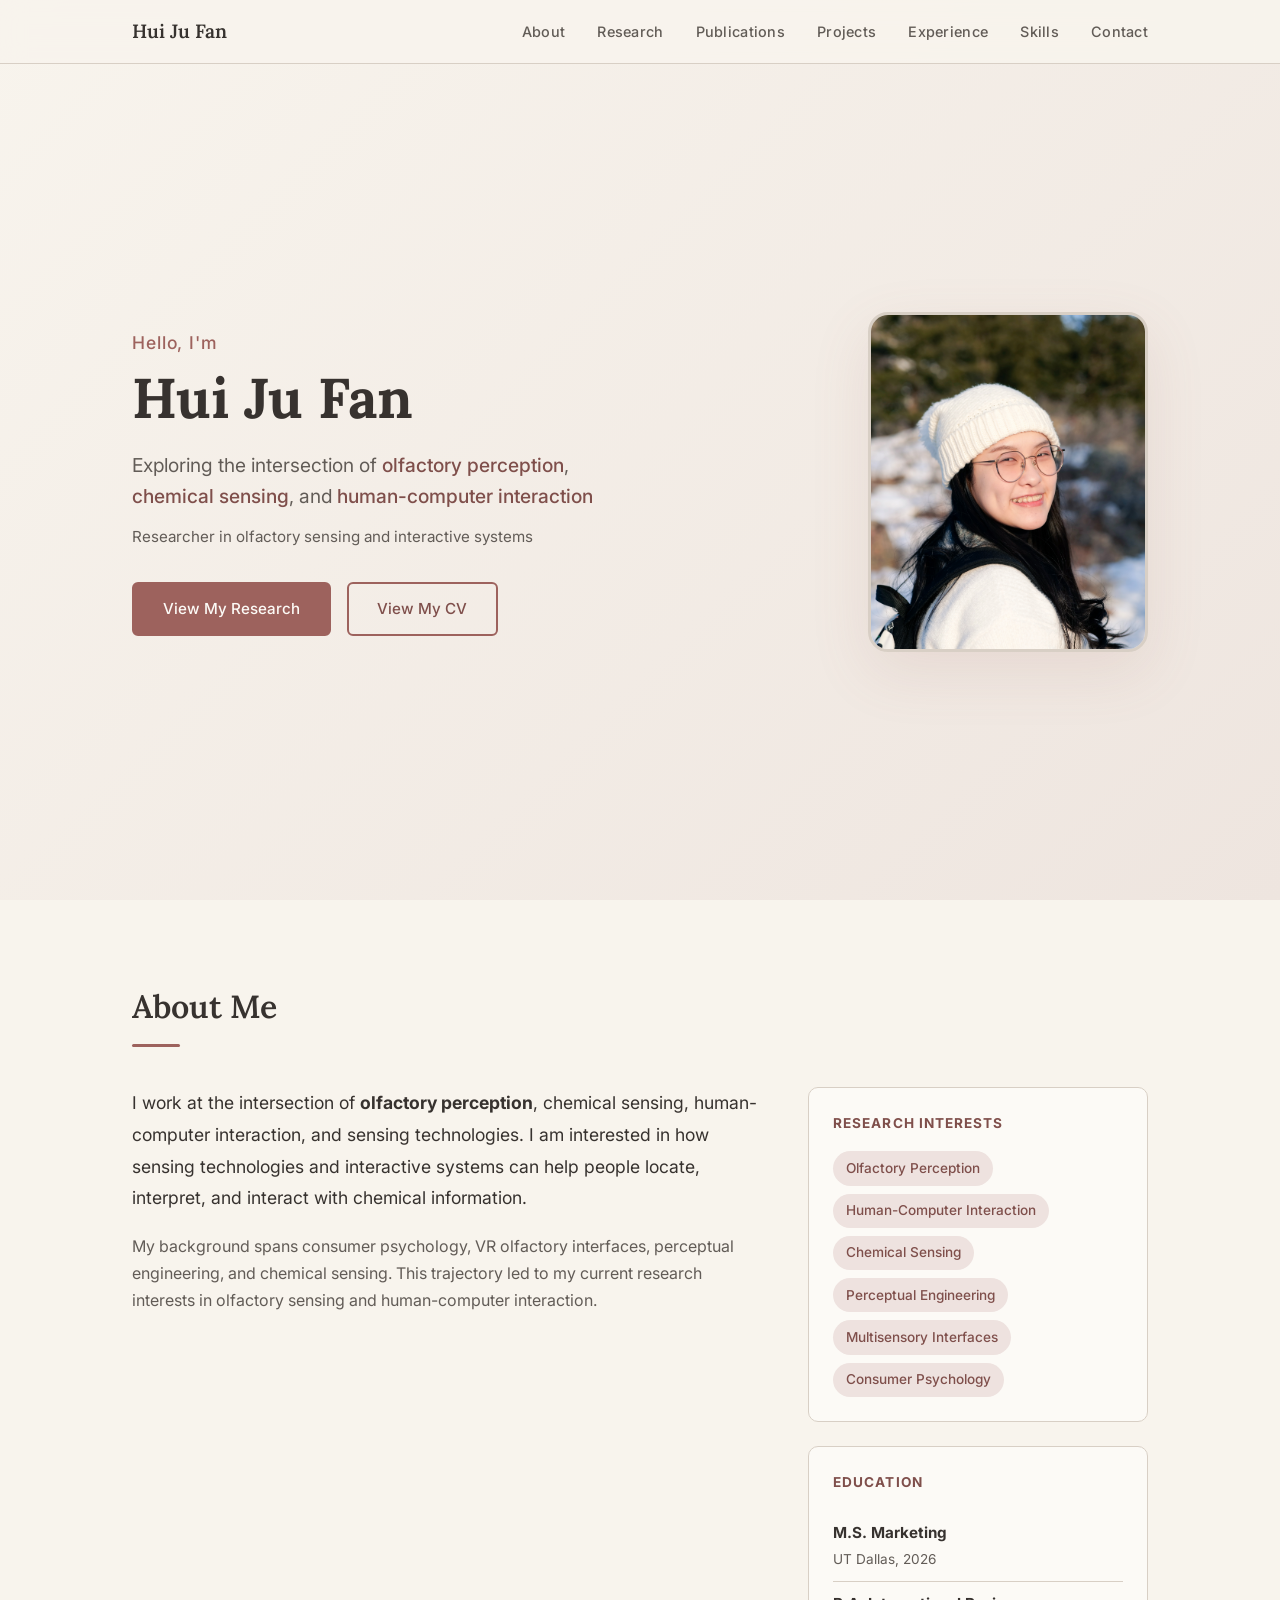
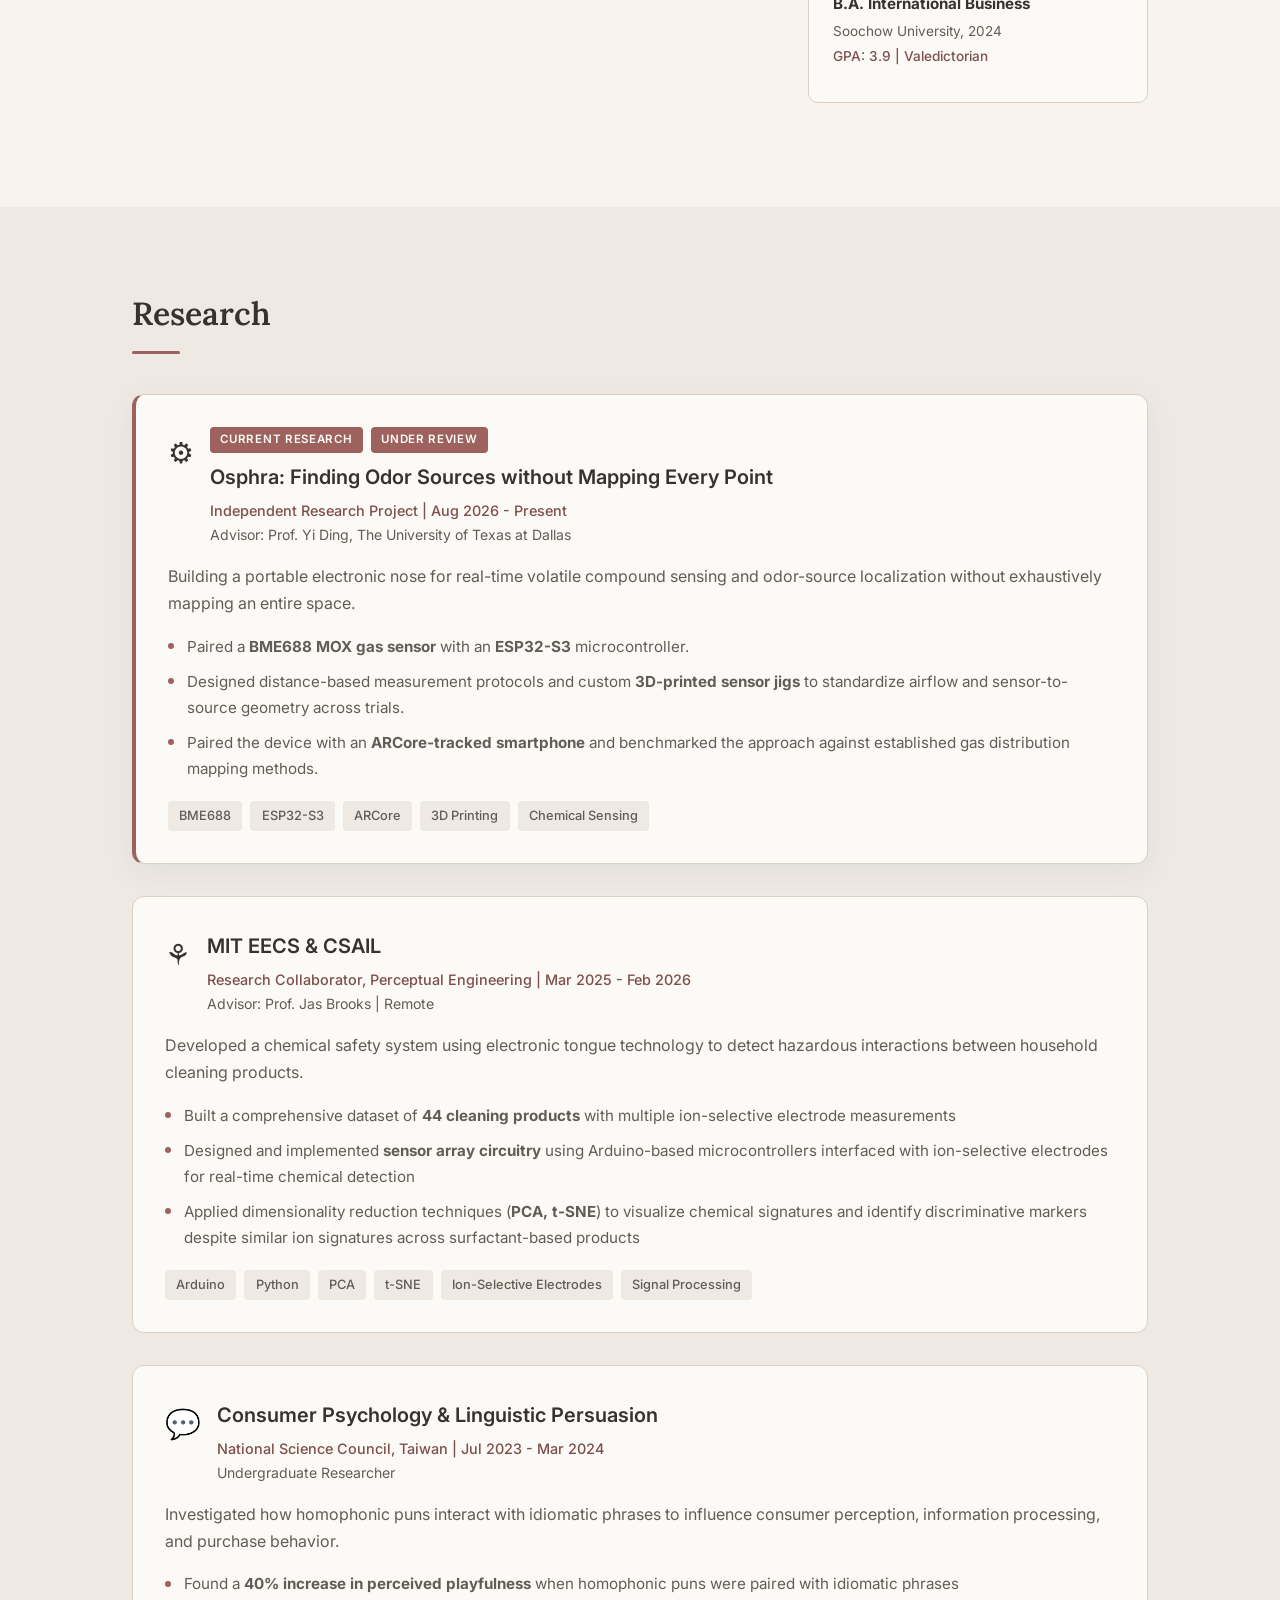
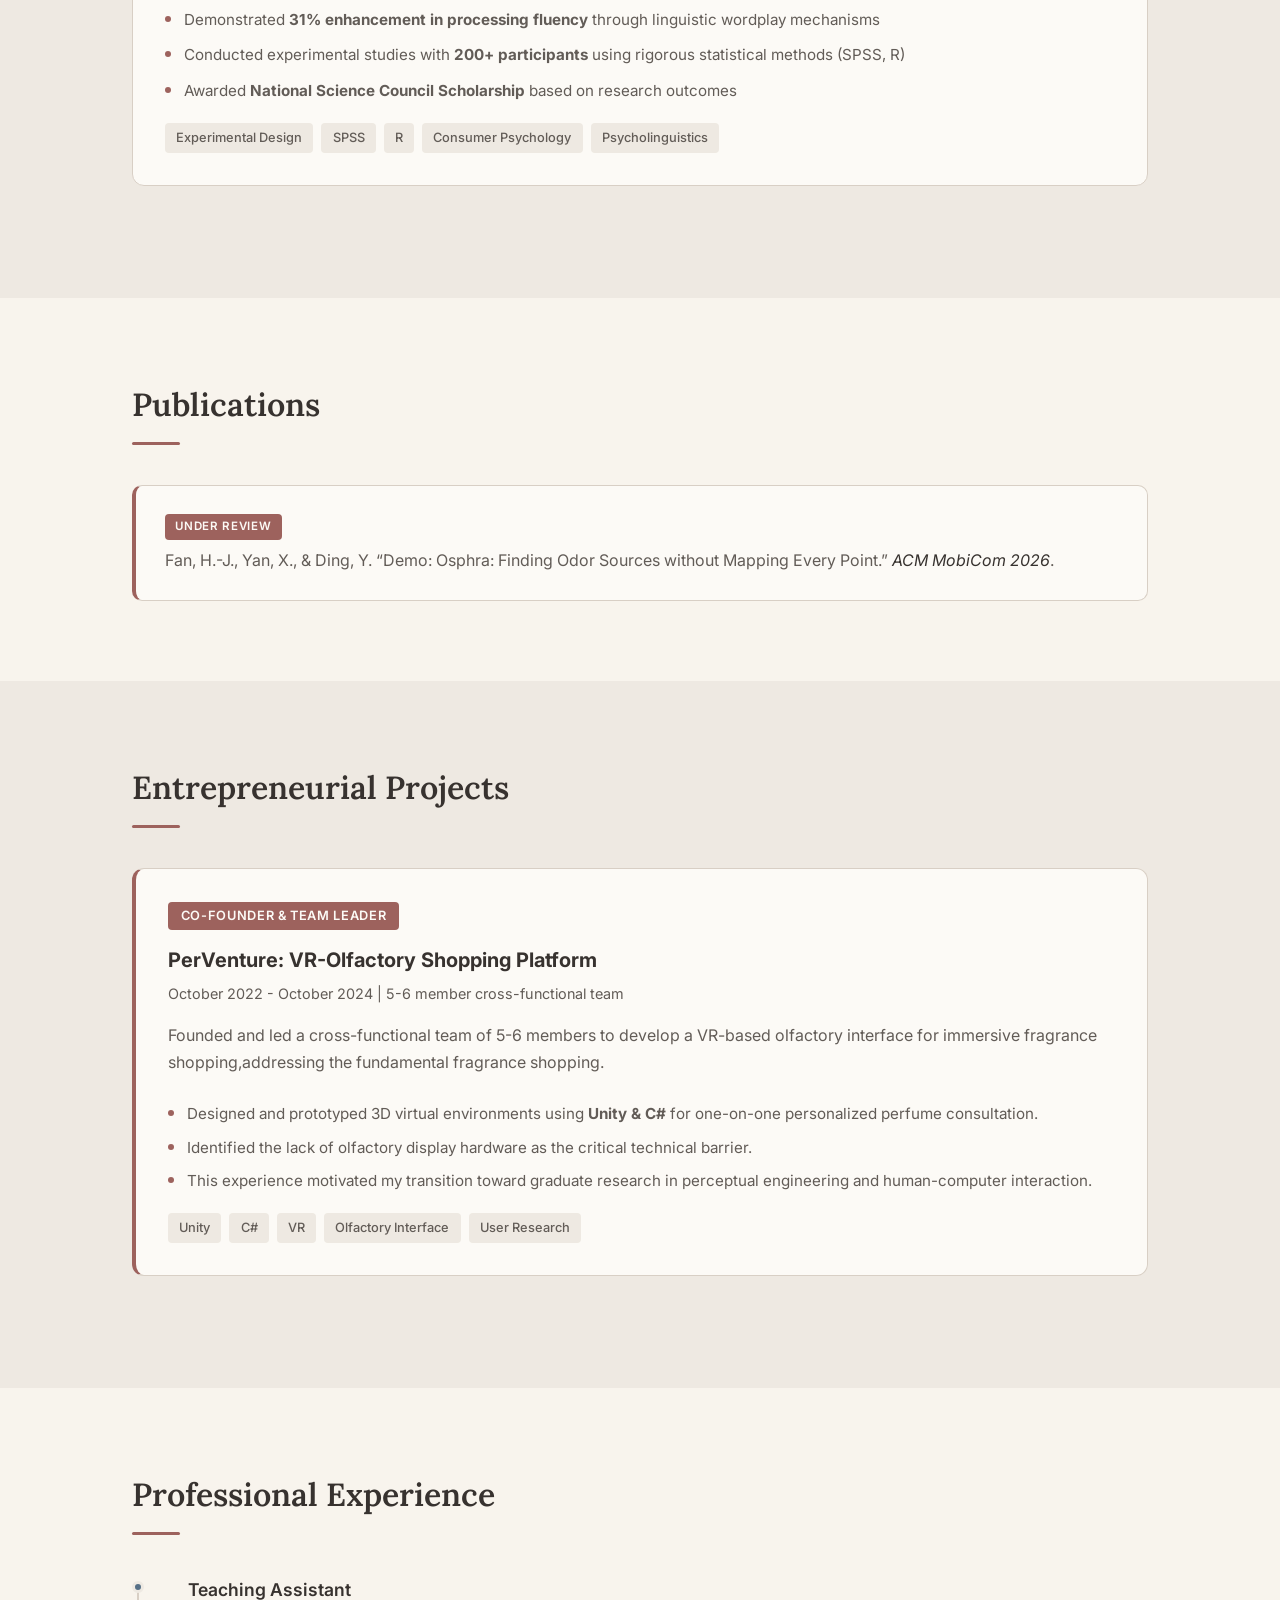
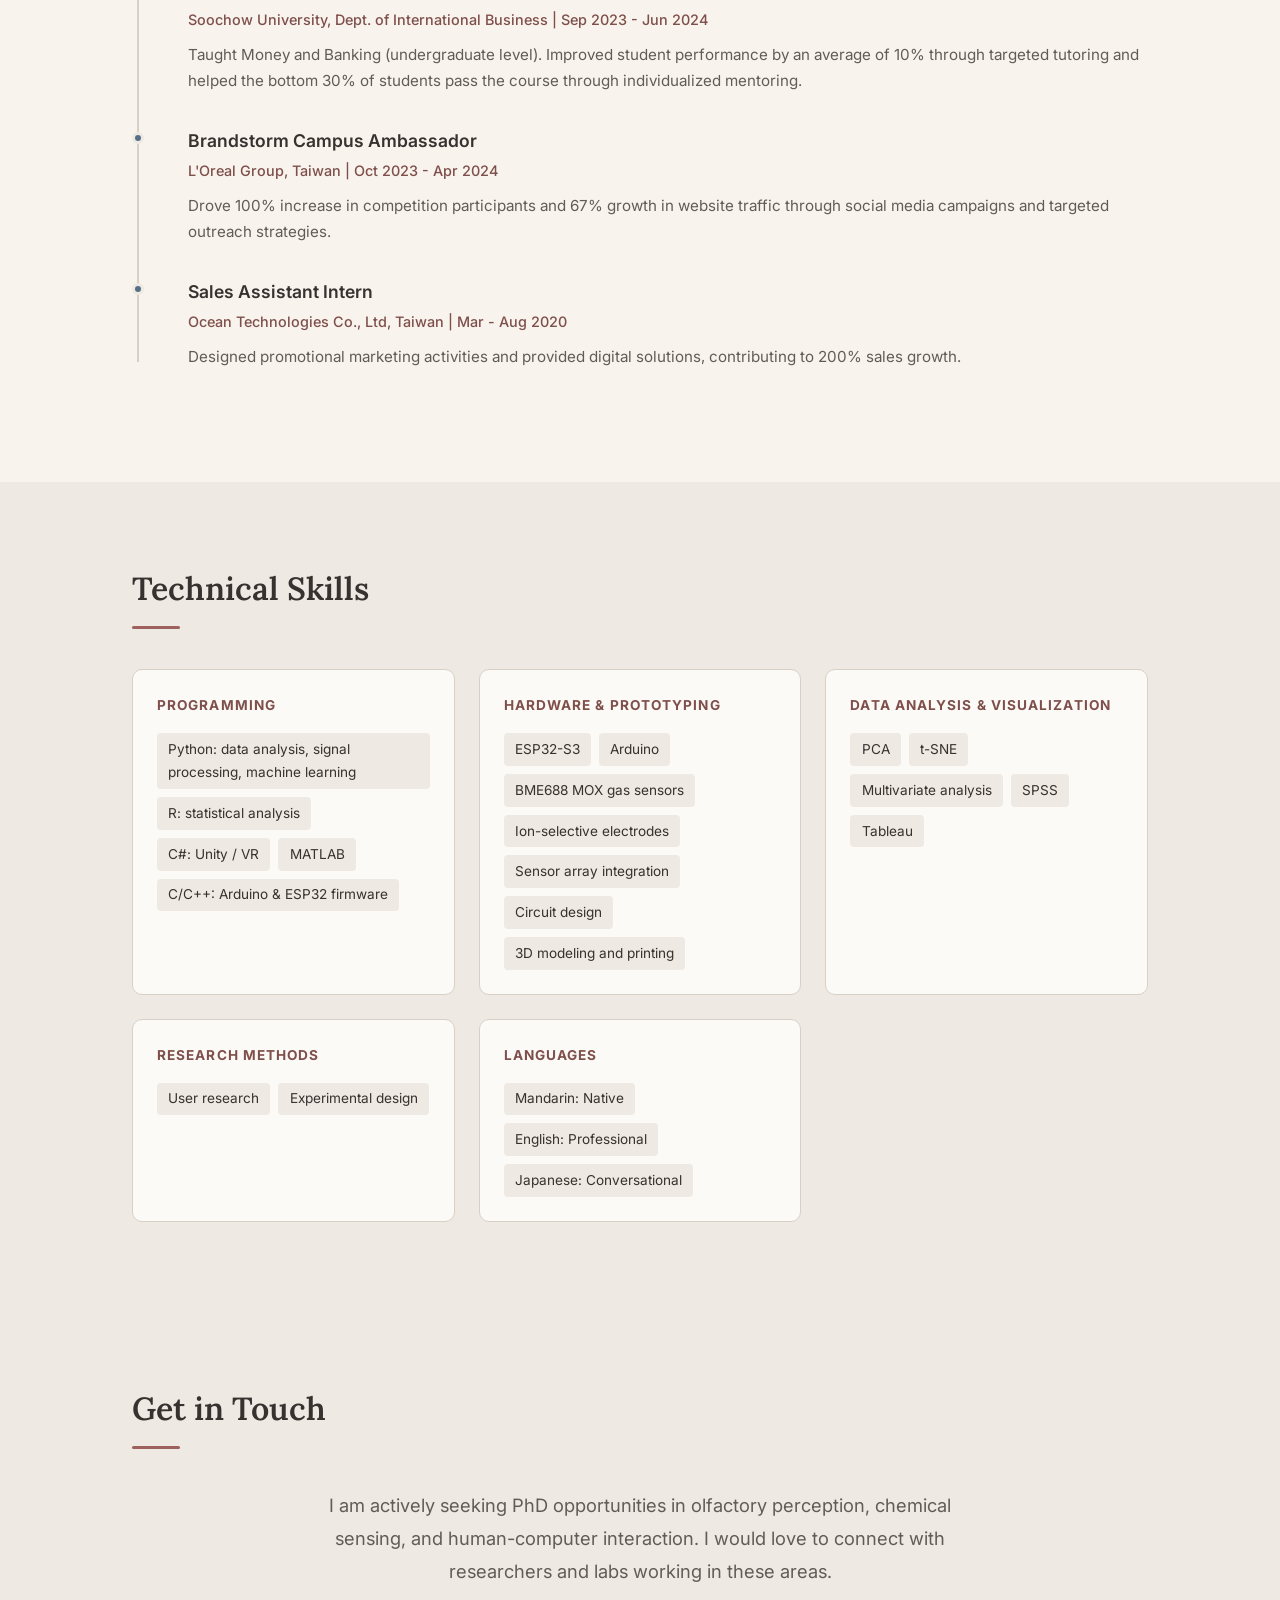
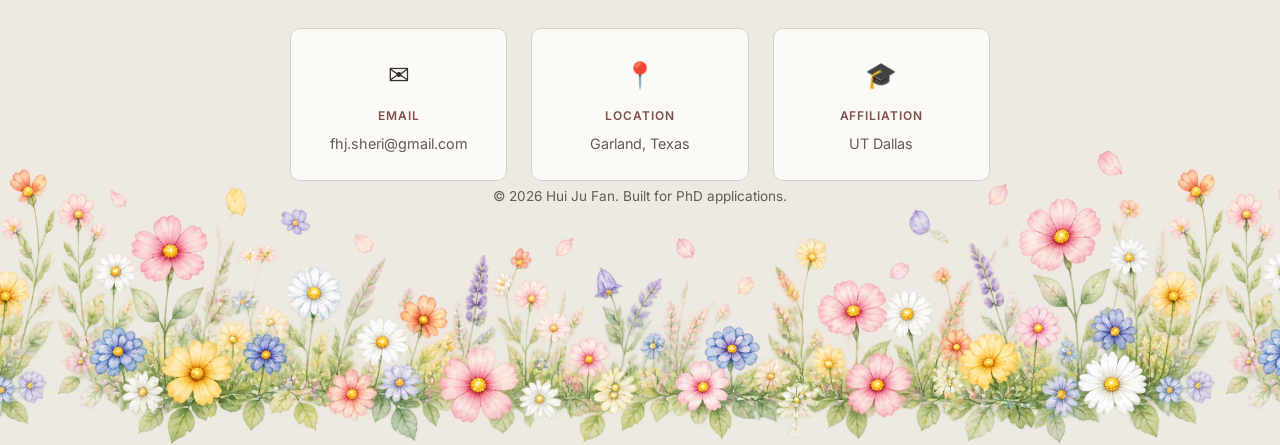
==== commit 810e932c: "Render footer meadow with image elements" ====
--- a/index.html
+++ b/index.html
@@ -338,7 +338,11 @@
     <!-- Footer -->
     <footer class="footer">
         <div class="footer-panel">
-            <div class="footer-meadow" aria-hidden="true"></div>
+            <div class="footer-meadow" aria-hidden="true">
+                <img src="assets/footer-meadow.png?v=3" alt="">
+                <img src="assets/footer-meadow.png?v=3" alt="">
+                <img src="assets/footer-meadow.png?v=3" alt="">
+            </div>
             <div class="container footer-content">
                 <p>&copy; 2026 Hui Ju Fan. Built for PhD applications.</p>
             </div>
--- a/style.css
+++ b/style.css
@@ -880,12 +880,20 @@
     width: 100vw;
     height: 390px;
     transform: translateX(-50%);
-    background-image: url('assets/footer-meadow.png');
-    background-repeat: repeat-x;
-    background-position: center bottom;
-    background-size: auto 390px;
+    display: flex;
+    align-items: flex-end;
+    justify-content: center;
+    overflow: hidden;
     pointer-events: none;
     user-select: none;
+}
+
+.footer-meadow img {
+    flex: 0 0 auto;
+    width: auto;
+    height: 390px;
+    margin: 0 -1px;
+    object-fit: contain;
 }
 
 .footer-content {
@@ -989,7 +997,10 @@
         width: 100vw;
         height: 310px;
         bottom: -45px;
-        background-size: auto 310px;
+    }
+
+    .footer-meadow img {
+        height: 310px;
     }
 
     .footer-content {
@@ -1057,7 +1068,10 @@
         width: 100vw;
         height: 230px;
         bottom: -35px;
-        background-size: auto 230px;
+    }
+
+    .footer-meadow img {
+        height: 230px;
     }
 
     .footer-content {
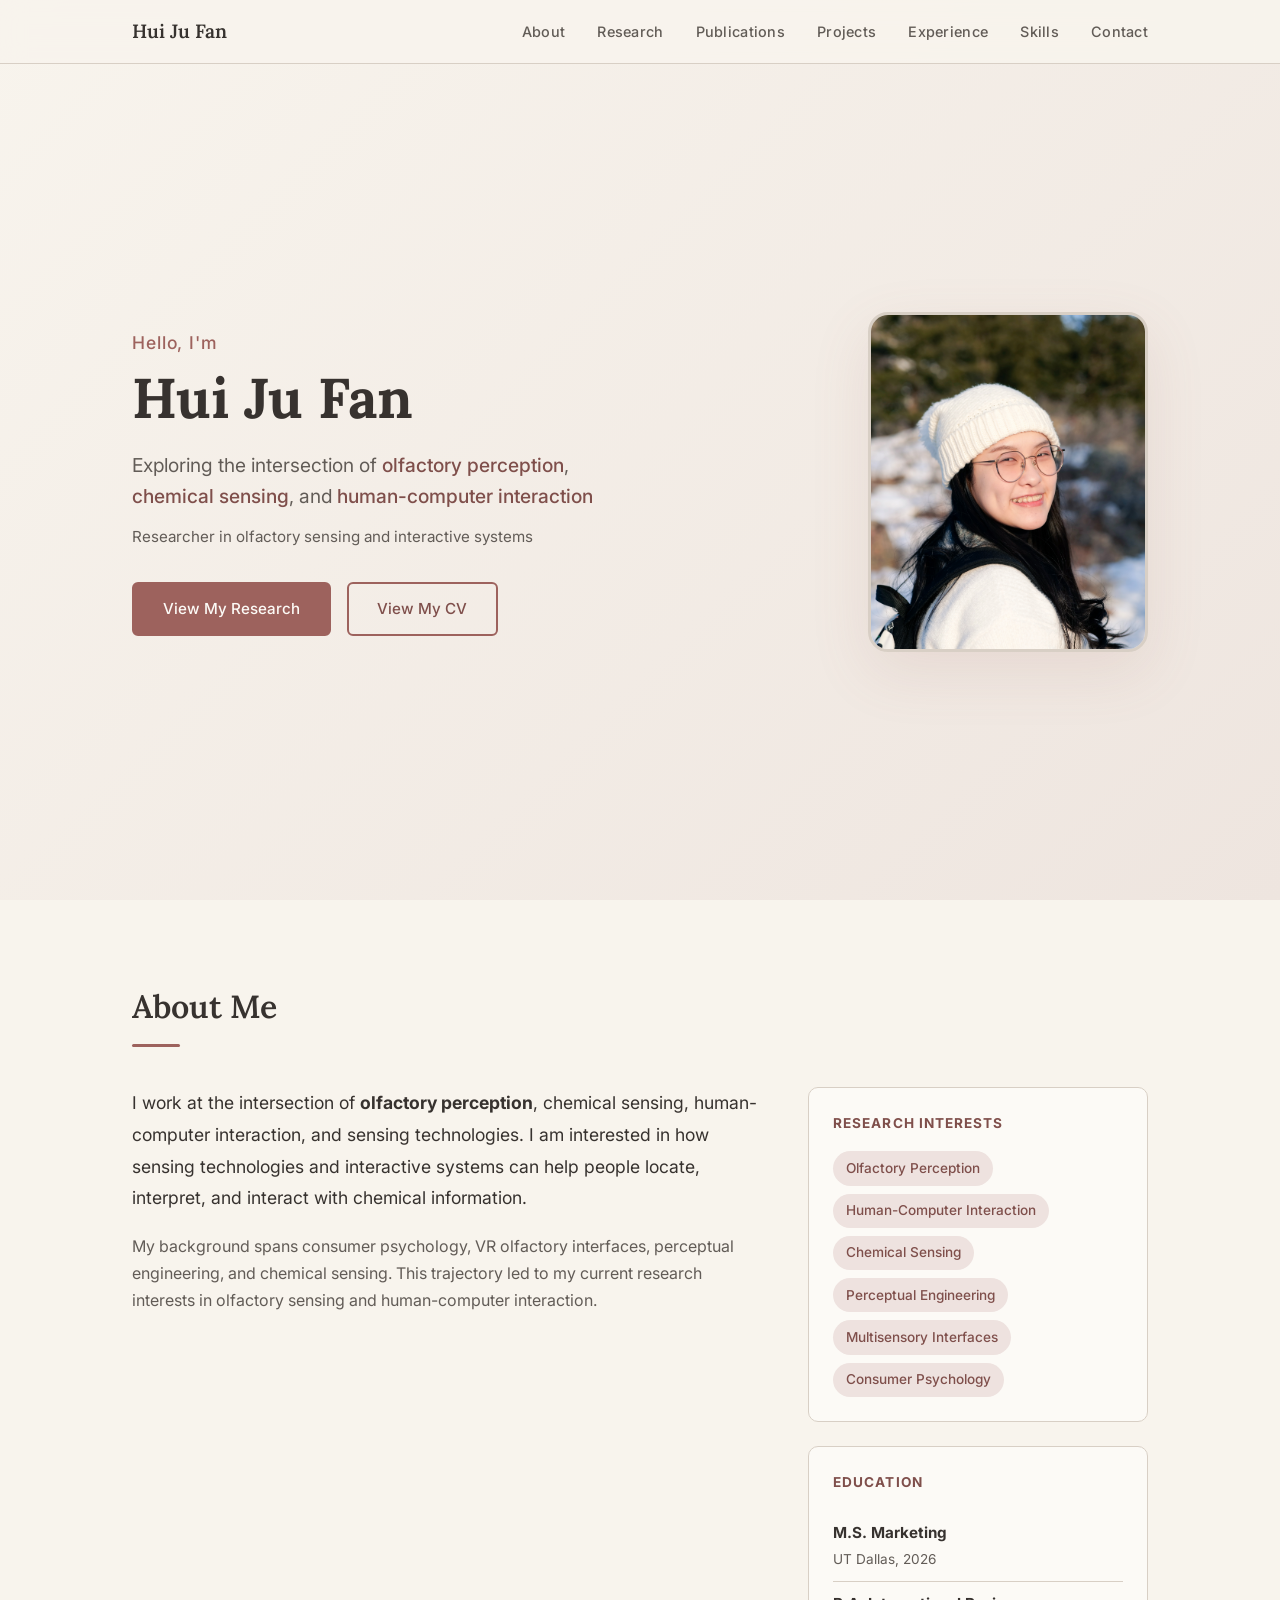
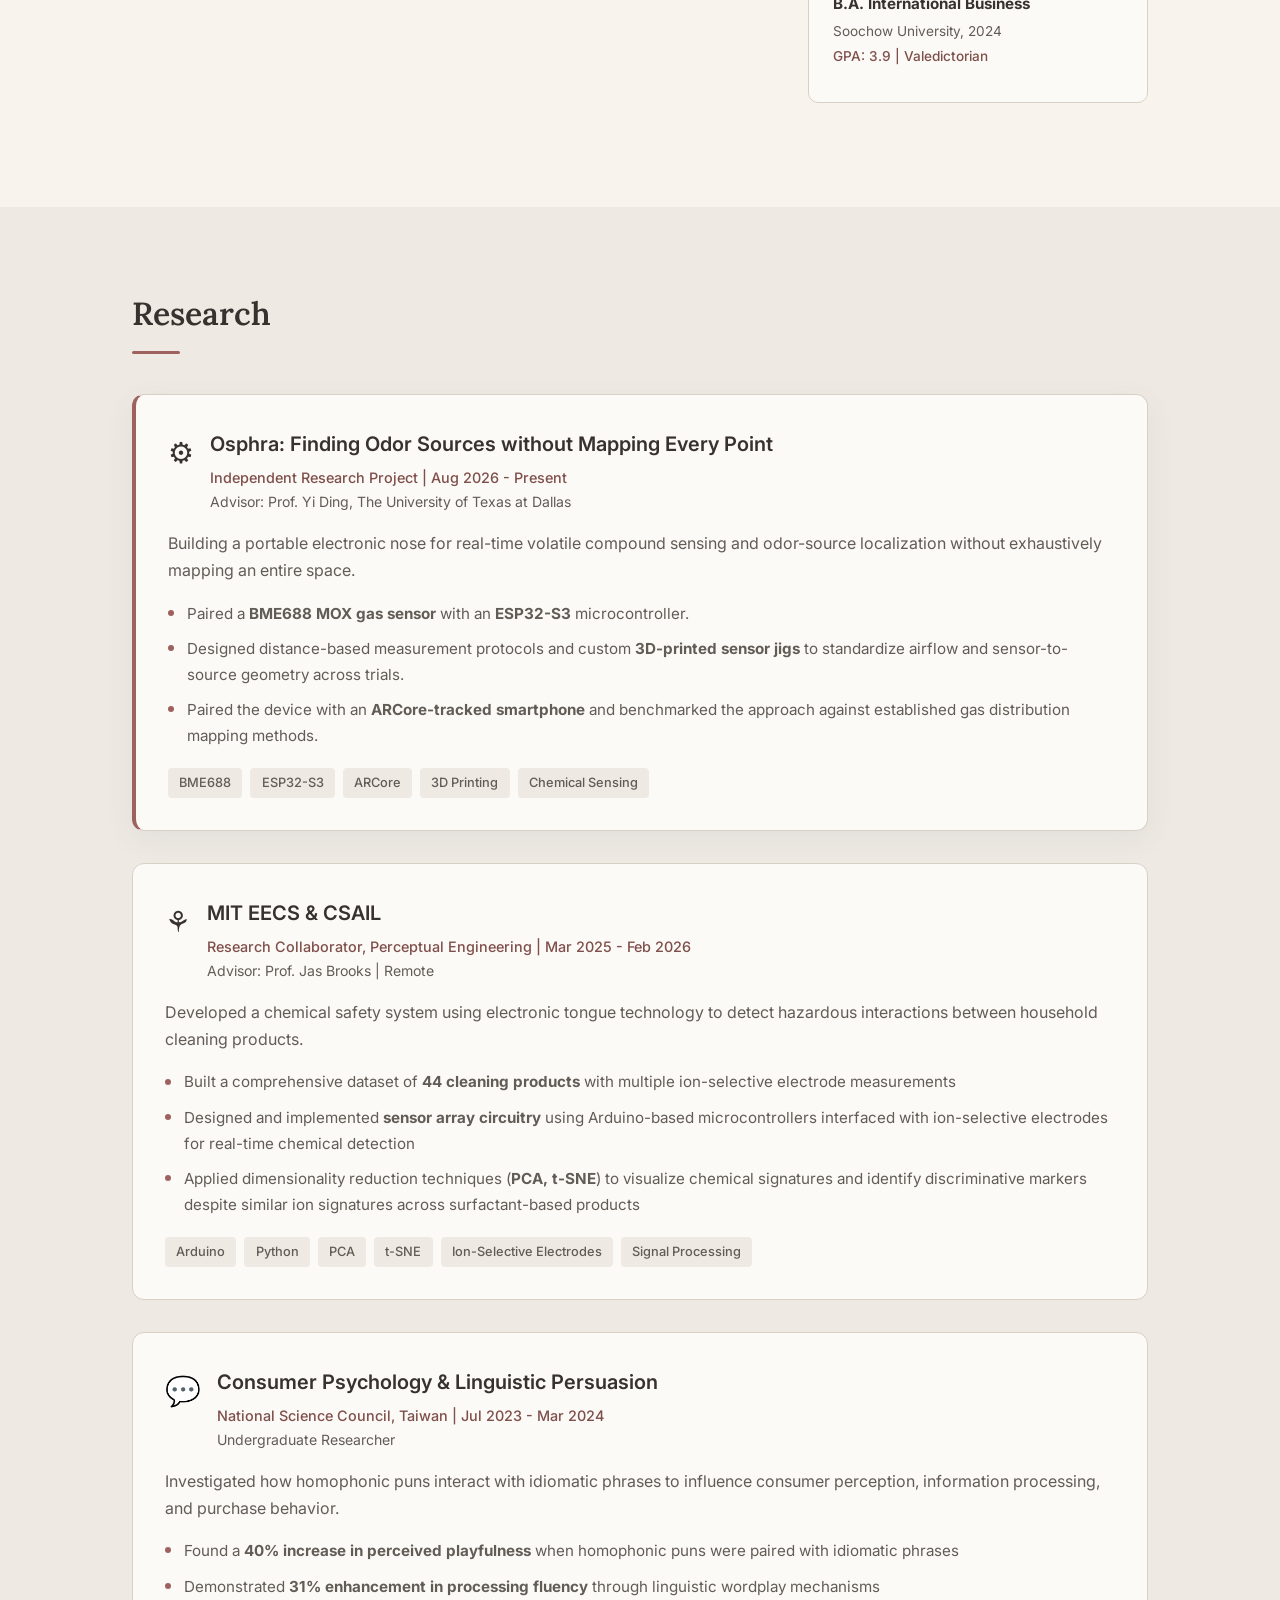
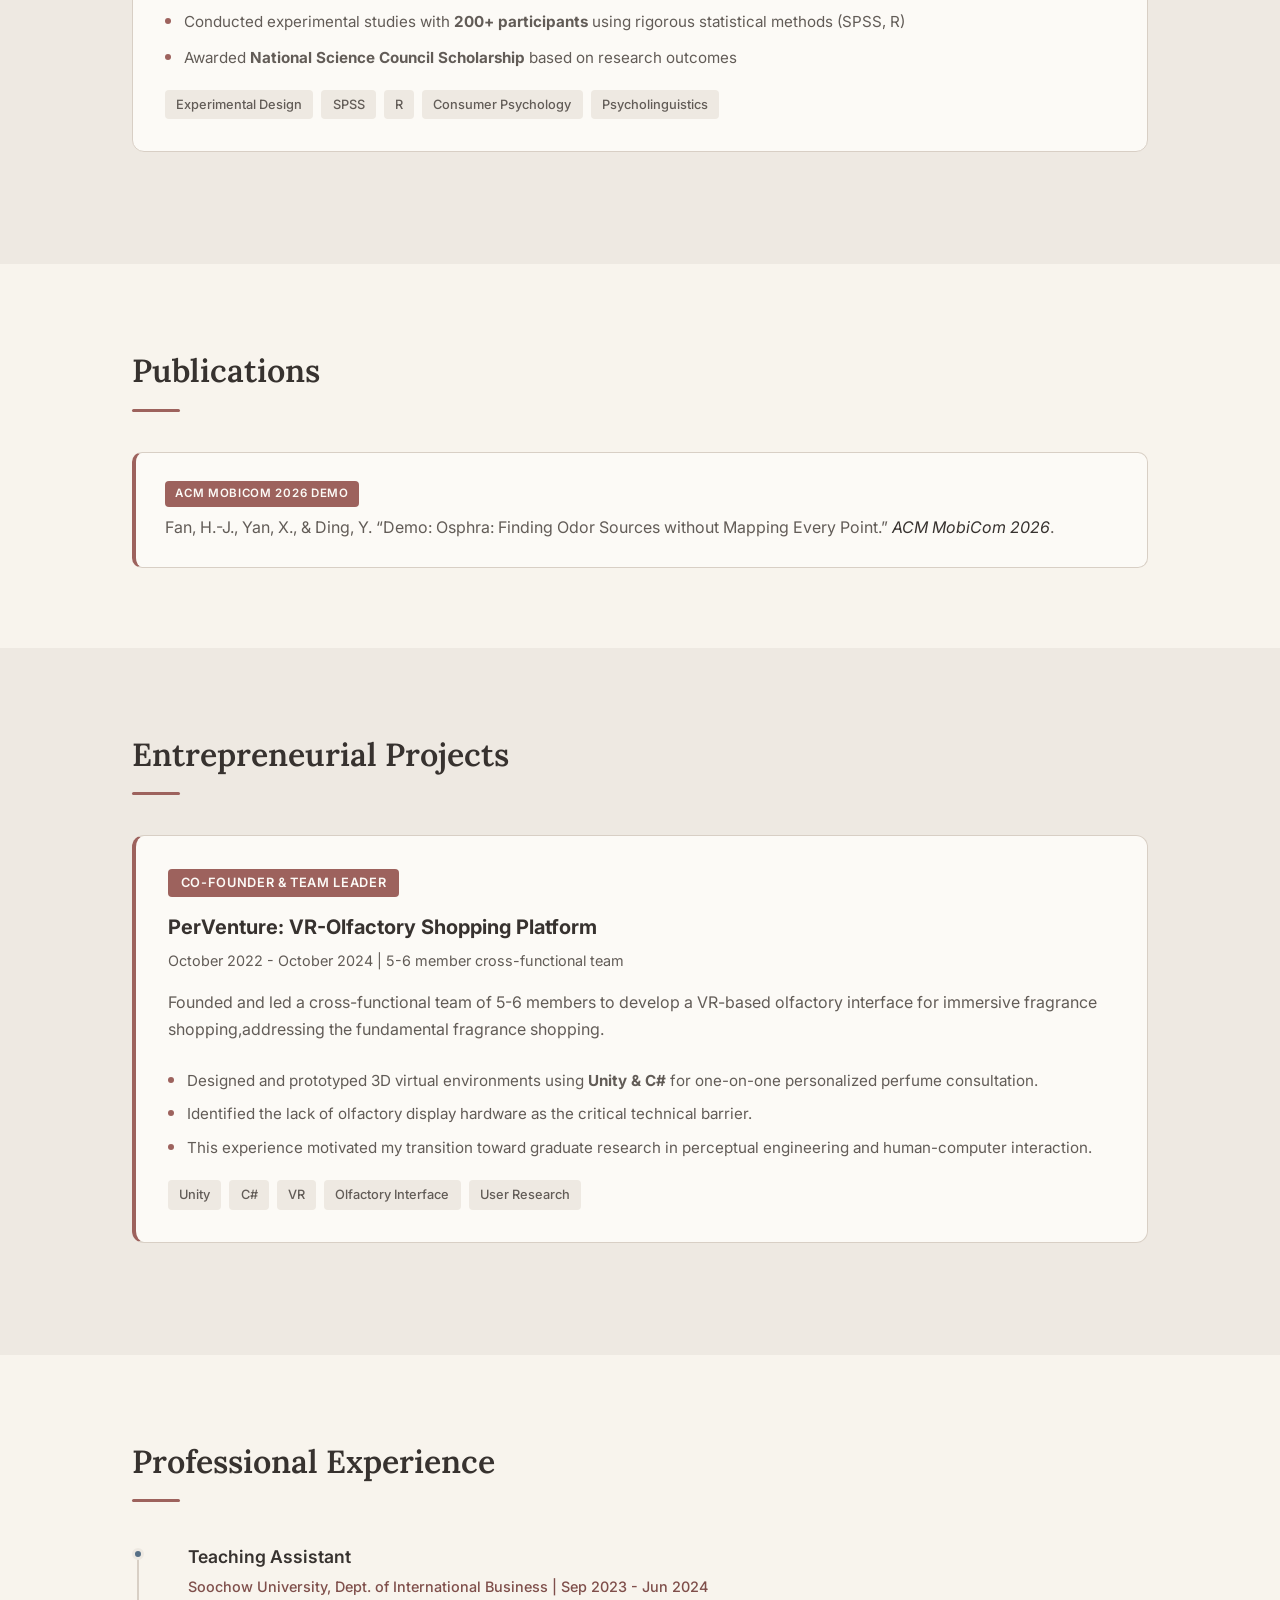
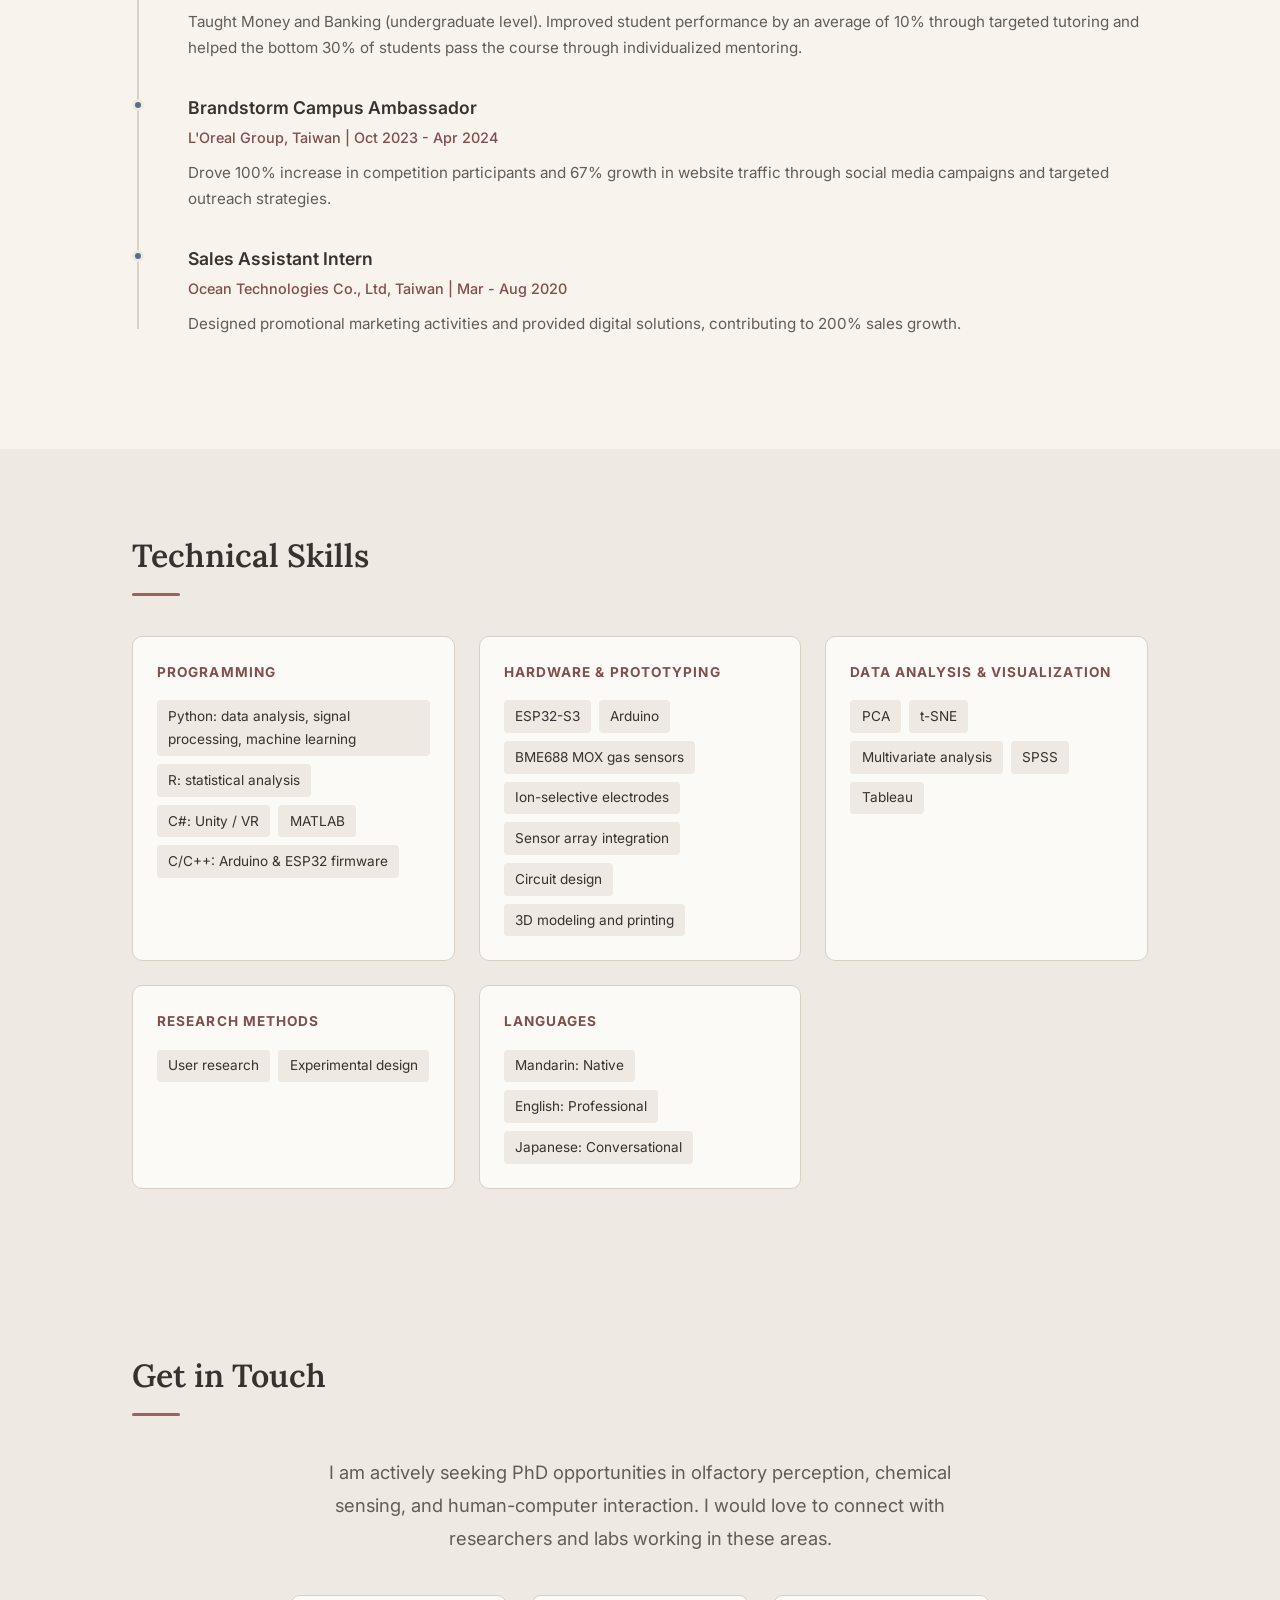
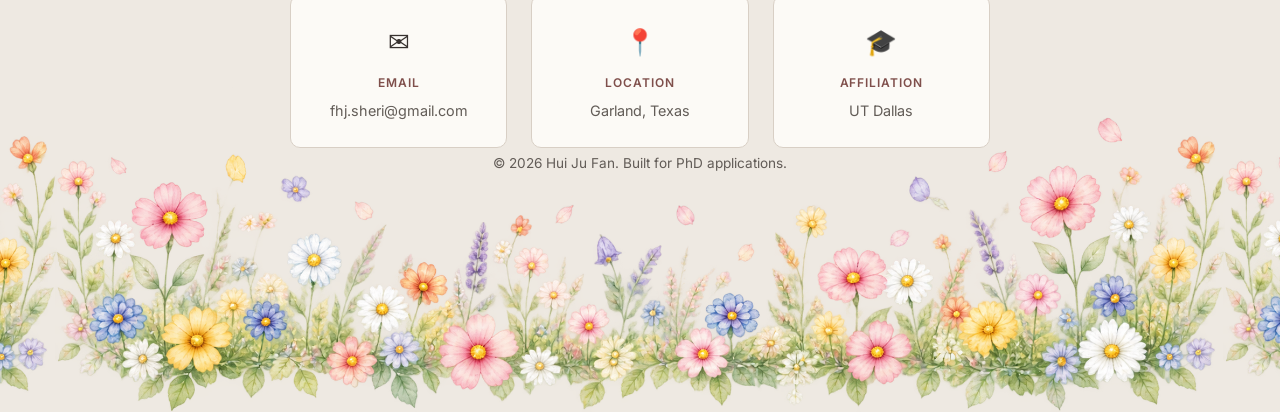
==== commit 592eee2b: "Update research/publication status badges for Osphra Remove "Under Review" badges now that the MobiC" ====
--- a/index.html
+++ b/index.html
@@ -7,7 +7,7 @@
     <link rel="preconnect" href="https://fonts.googleapis.com">
     <link rel="preconnect" href="https://fonts.gstatic.com" crossorigin>
     <link href="https://fonts.googleapis.com/css2?family=Inter:wght@300;400;500;600;700&family=Lora:ital,wght@0,400;0,600;1,400&display=swap" rel="stylesheet">
-    <link rel="stylesheet" href="style.css?v=footer-meadow-2">
+    <link rel="stylesheet" href="style.css?v=footer-meadow-3">
 </head>
 <body>
 
@@ -110,10 +110,6 @@
                 <div class="research-header">
                     <div class="research-icon" aria-hidden="true">&#9881;</div>
                     <div>
-                        <div class="status-labels">
-                            <span class="current-label">Current Research</span>
-                            <span class="status-badge">Under Review</span>
-                        </div>
                         <h3>Osphra: Finding Odor Sources without Mapping Every Point</h3>
                         <p class="research-meta">Independent Research Project | Aug 2026 - Present</p>
                         <p class="research-role">Advisor: Prof. Yi Ding, The University of Texas at Dallas</p>
@@ -188,7 +184,7 @@
         <div class="container">
             <h2 class="section-title">Publications</h2>
             <article class="publication-item">
-                <span class="status-badge">Under Review</span>
+                <span class="status-badge">ACM MobiCom 2026 Demo</span>
                 <p class="publication-citation">Fan, H.-J., Yan, X., &amp; Ding, Y. “Demo: Osphra: Finding Odor Sources without Mapping Every Point.” <em>ACM MobiCom 2026</em>.</p>
             </article>
         </div>
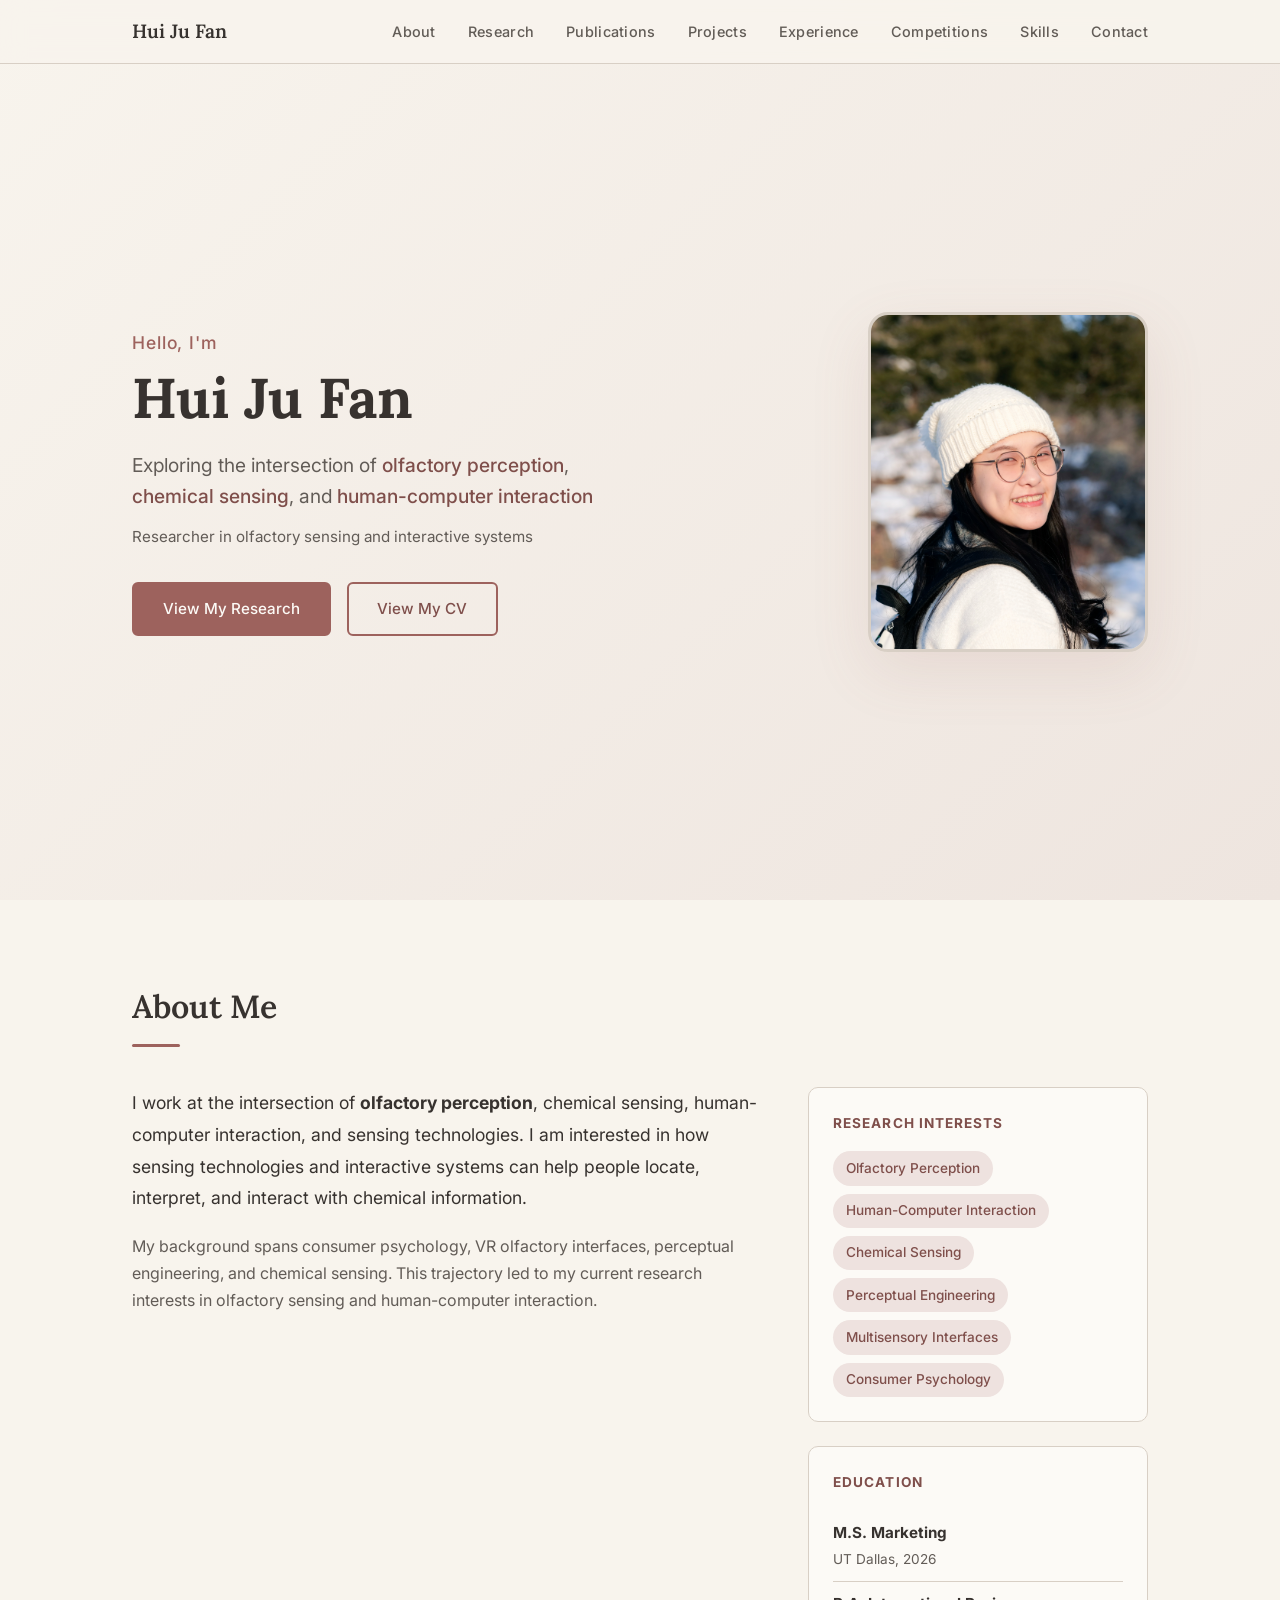
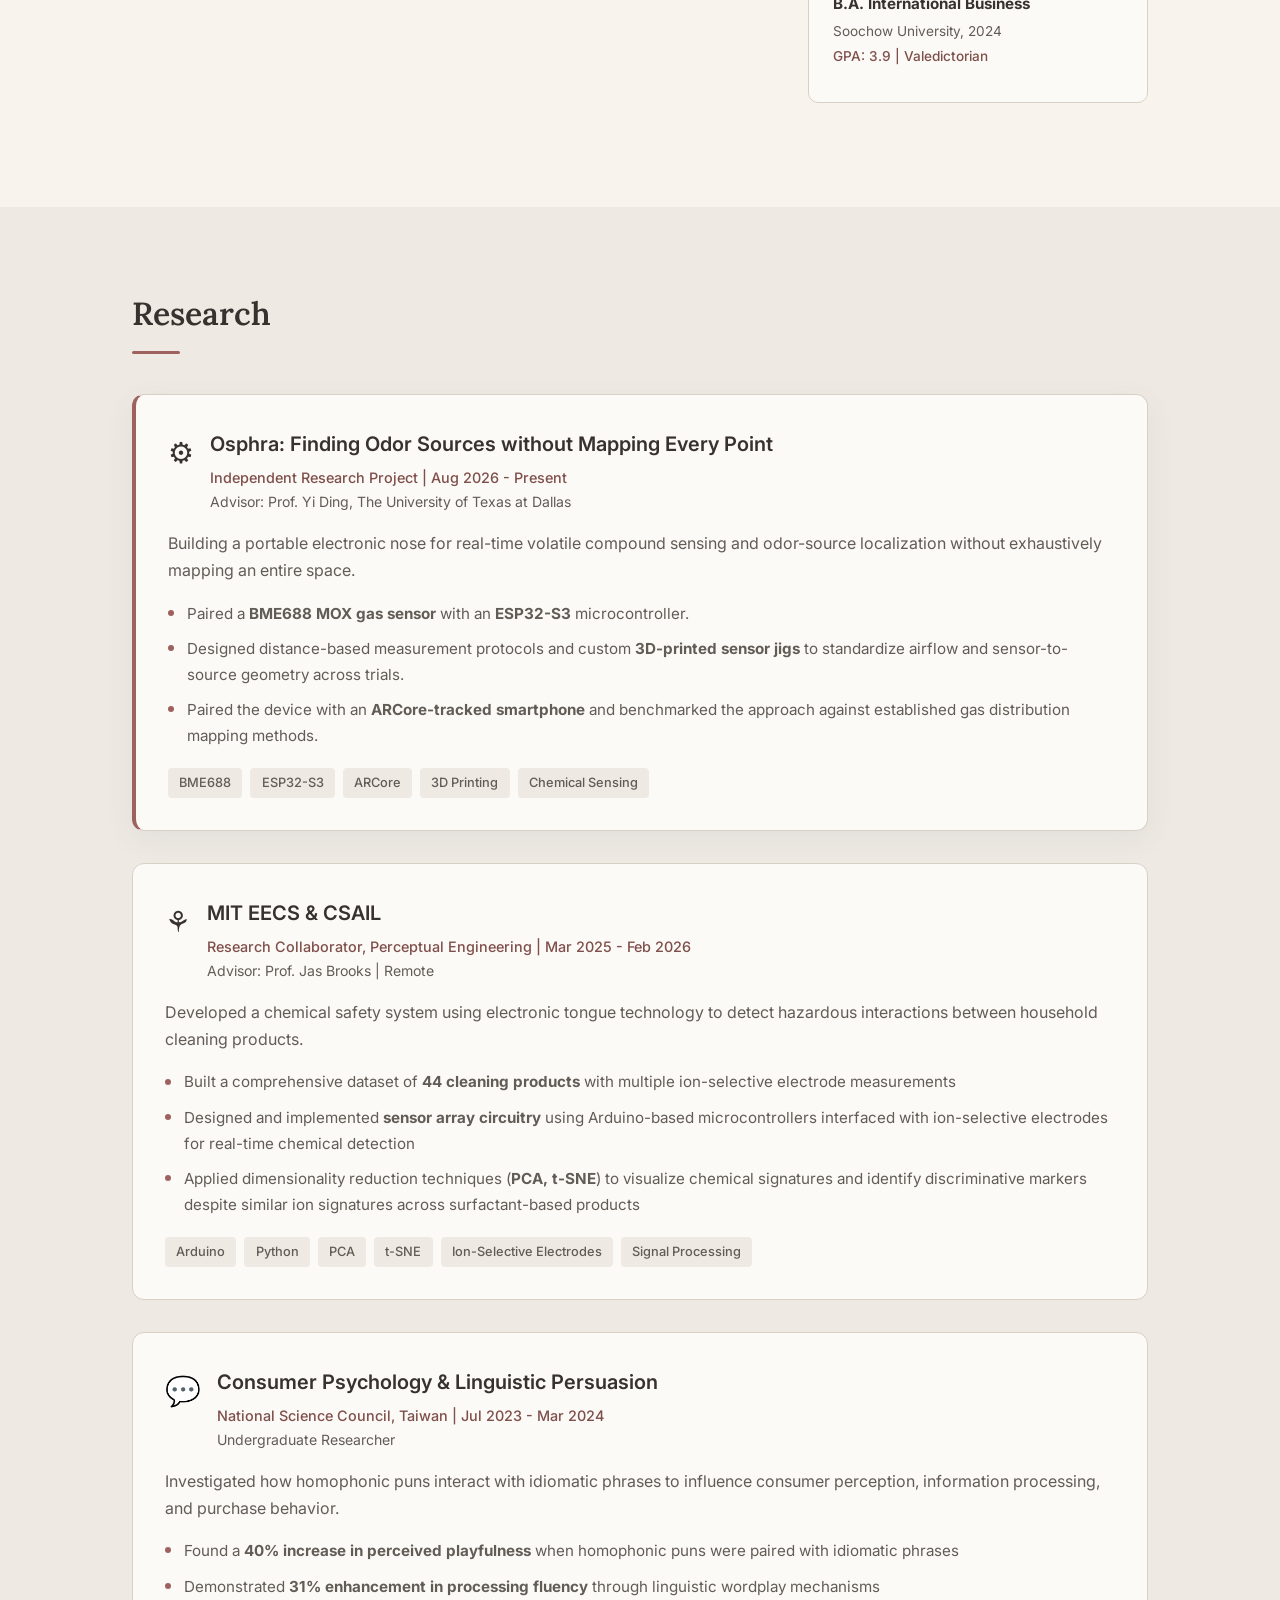
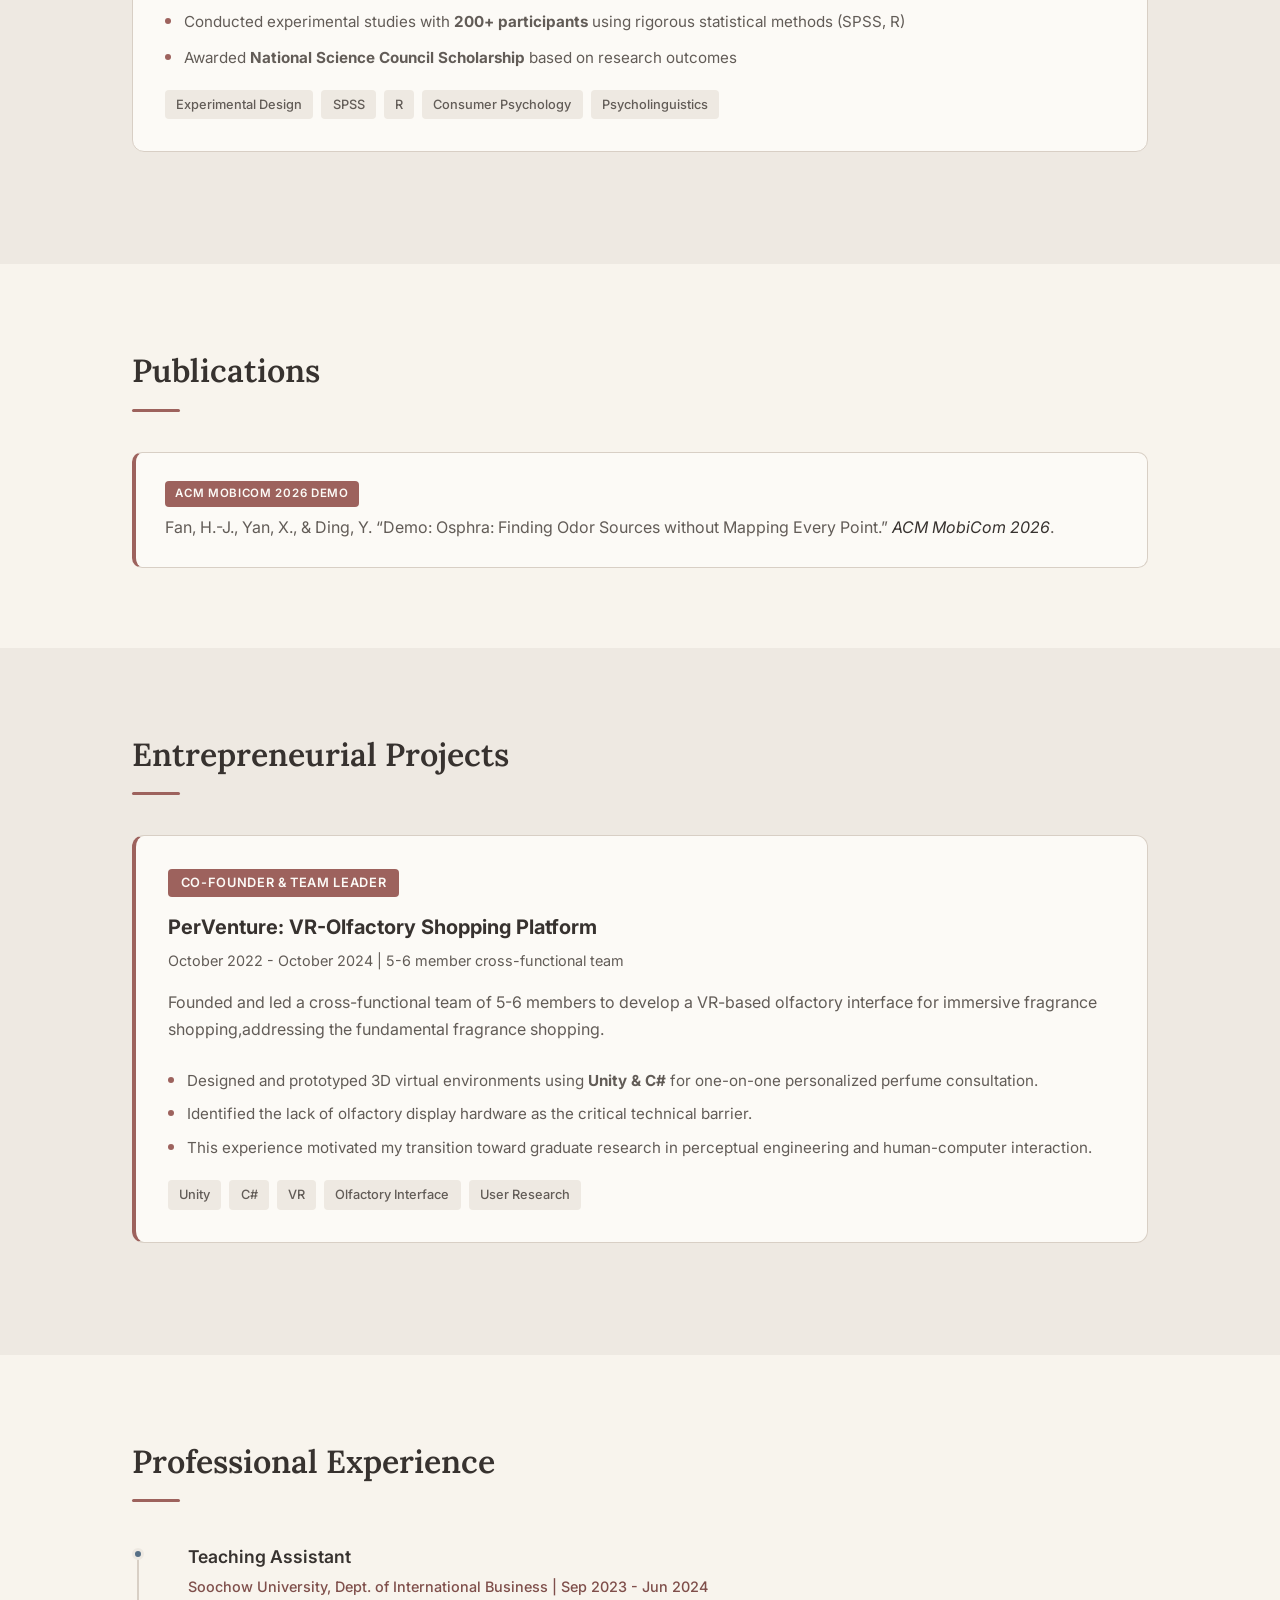
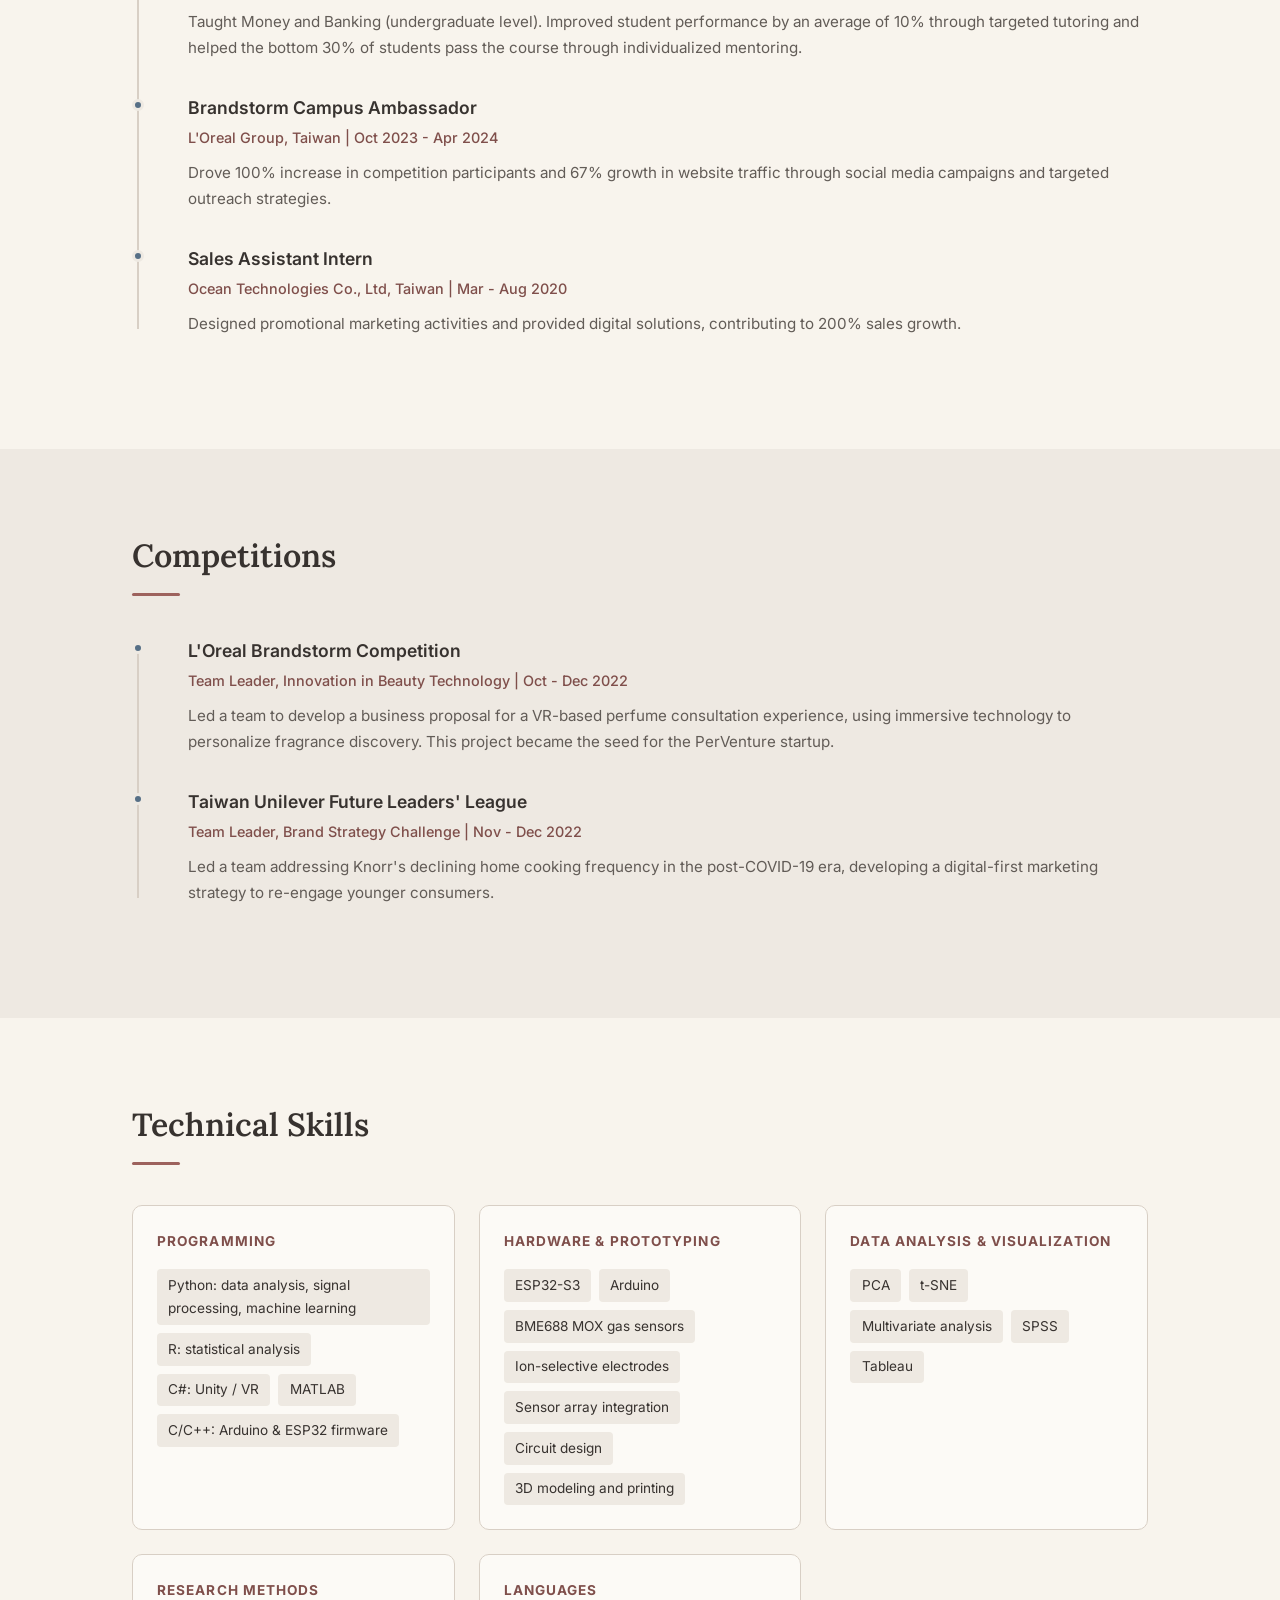
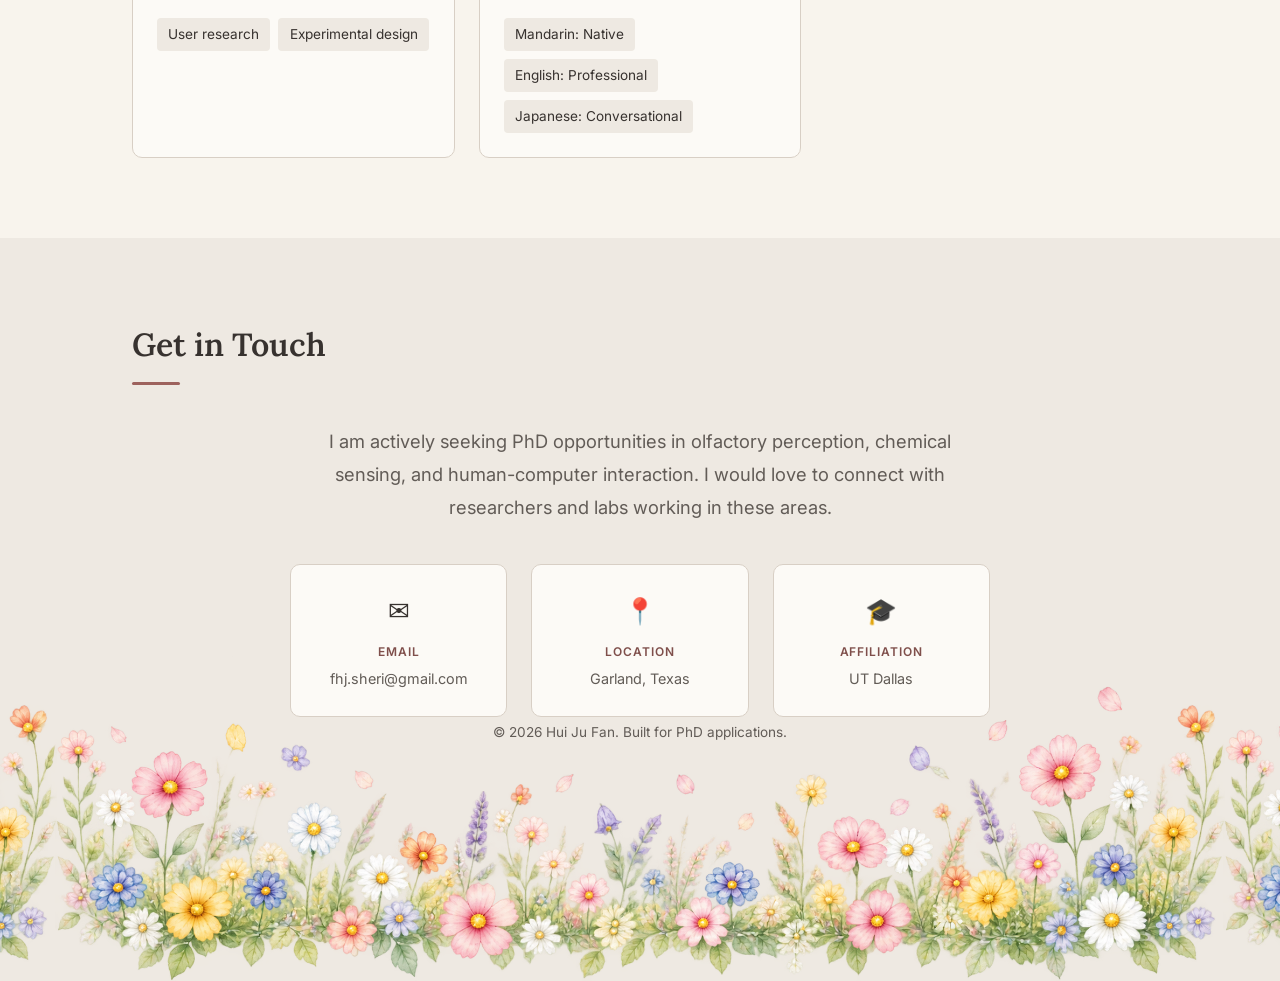
==== commit 236845e5: "Add Competitions section to site Surfaces L'Oreal Brandstorm and Unilever Future Leaders' League com" ====
--- a/index.html
+++ b/index.html
@@ -24,6 +24,7 @@
                 <li><a href="#publications">Publications</a></li>
                 <li><a href="#projects">Projects</a></li>
                 <li><a href="#experience">Experience</a></li>
+                <li><a href="#competitions">Competitions</a></li>
                 <li><a href="#skills">Skills</a></li>
                 <li><a href="#contact">Contact</a></li>
             </ul>
@@ -43,7 +44,7 @@
                 <p class="hero-affiliation">Researcher in olfactory sensing and interactive systems</p>
                 <div class="hero-cta">
                     <a href="#research" class="btn btn-primary">View My Research</a>
-                    <a href="./Hui-Ju-Fan-CV.pdf" class="btn btn-outline" target="_blank" rel="noopener noreferrer">View My CV</a>
+                    <a href="./Hui-Ju-Fan-CV.pdf?v=20260911" class="btn btn-outline" target="_blank" rel="noopener noreferrer">View My CV</a>
                 </div>
             </div>
             <div class="hero-portrait">
@@ -255,8 +256,36 @@
         </div>
     </section>
 
+    <!-- Competitions Section -->
+    <section class="section section-alt" id="competitions">
+        <div class="container">
+            <h2 class="section-title">Competitions</h2>
+            <div class="timeline">
+                <div class="timeline-item">
+                    <div class="timeline-marker"></div>
+                    <div class="timeline-content">
+                        <h3>L'Oreal Brandstorm Competition</h3>
+                        <p class="timeline-meta">Team Leader, Innovation in Beauty Technology | Oct - Dec 2022</p>
+                        <p>Led a team to develop a business proposal for a VR-based perfume consultation
+                           experience, using immersive technology to personalize fragrance discovery. This
+                           project became the seed for the PerVenture startup.</p>
+                    </div>
+                </div>
+                <div class="timeline-item">
+                    <div class="timeline-marker"></div>
+                    <div class="timeline-content">
+                        <h3>Taiwan Unilever Future Leaders' League</h3>
+                        <p class="timeline-meta">Team Leader, Brand Strategy Challenge | Nov - Dec 2022</p>
+                        <p>Led a team addressing Knorr's declining home cooking frequency in the post-COVID-19
+                           era, developing a digital-first marketing strategy to re-engage younger consumers.</p>
+                    </div>
+                </div>
+            </div>
+        </div>
+    </section>
+
     <!-- Skills Section -->
-    <section class="section section-alt" id="skills">
+    <section class="section" id="skills">
         <div class="container">
             <h2 class="section-title">Technical Skills</h2>
             <div class="skills-grid">
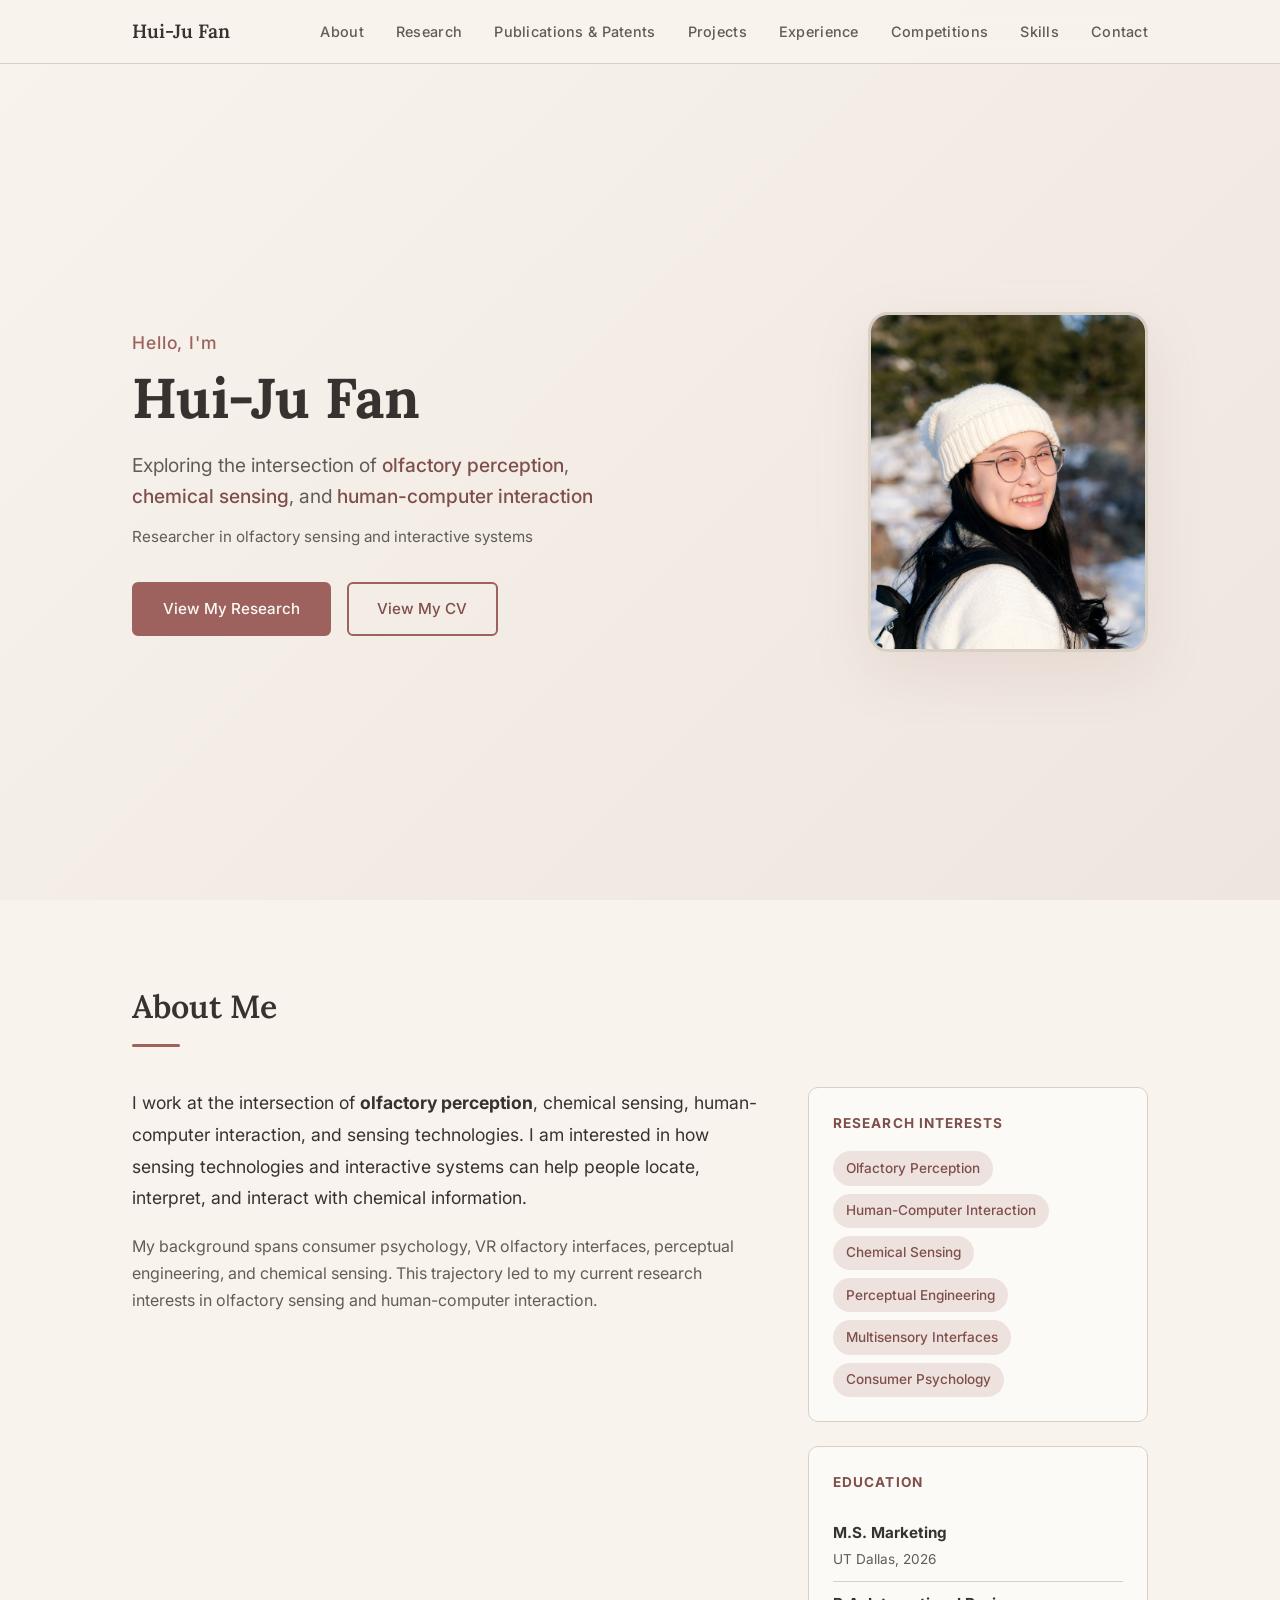
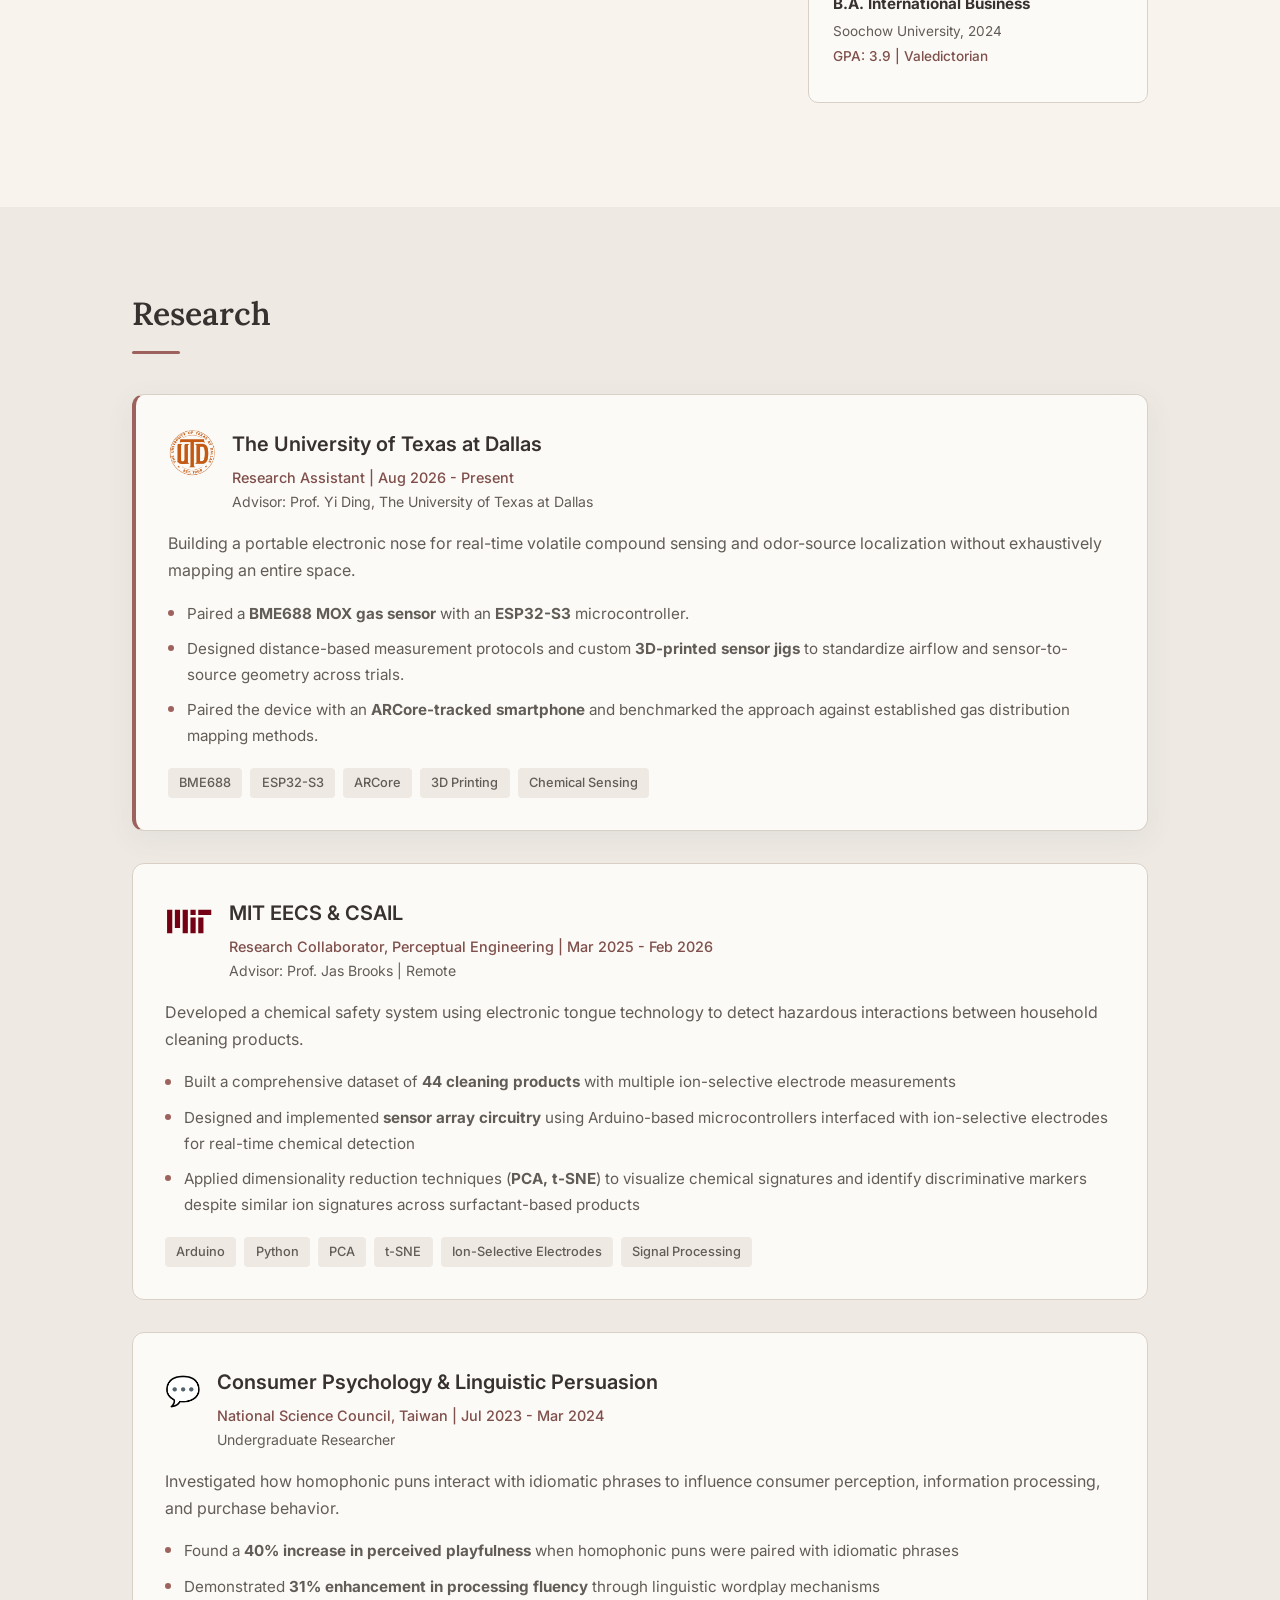
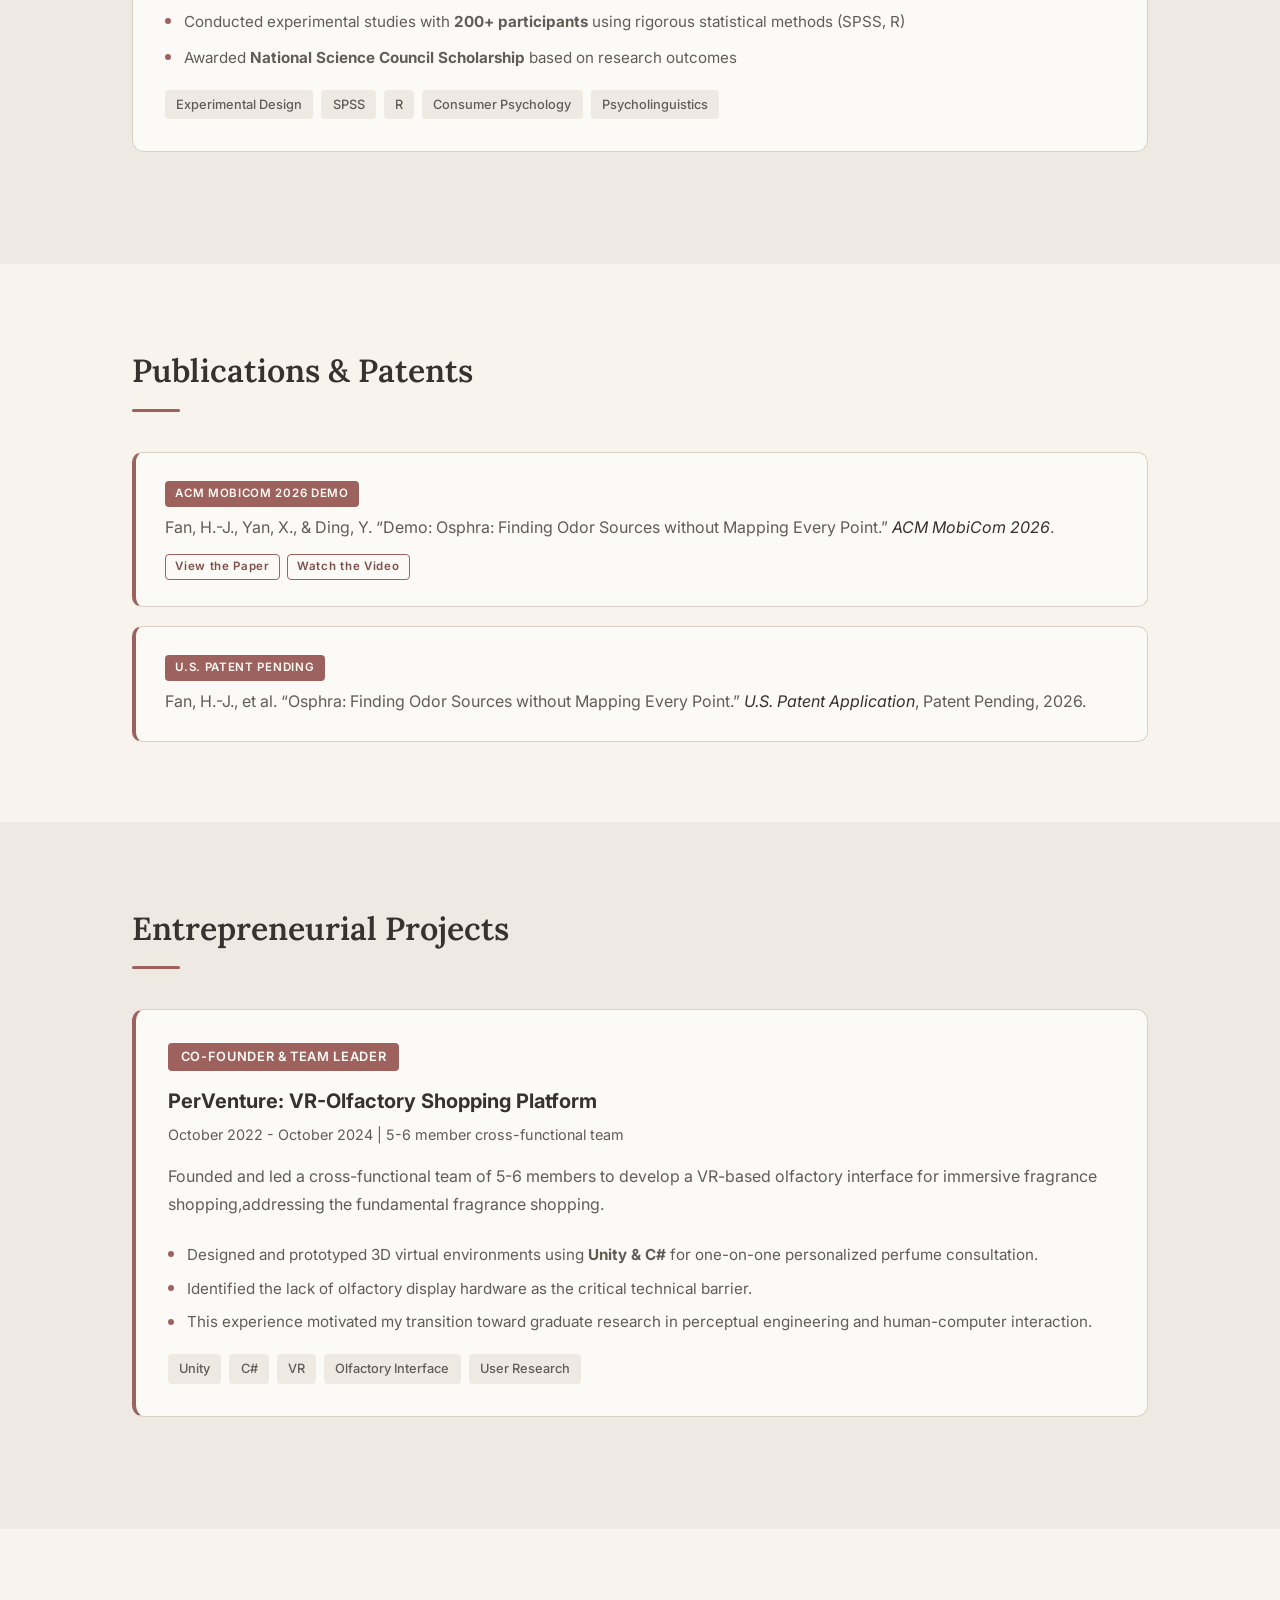
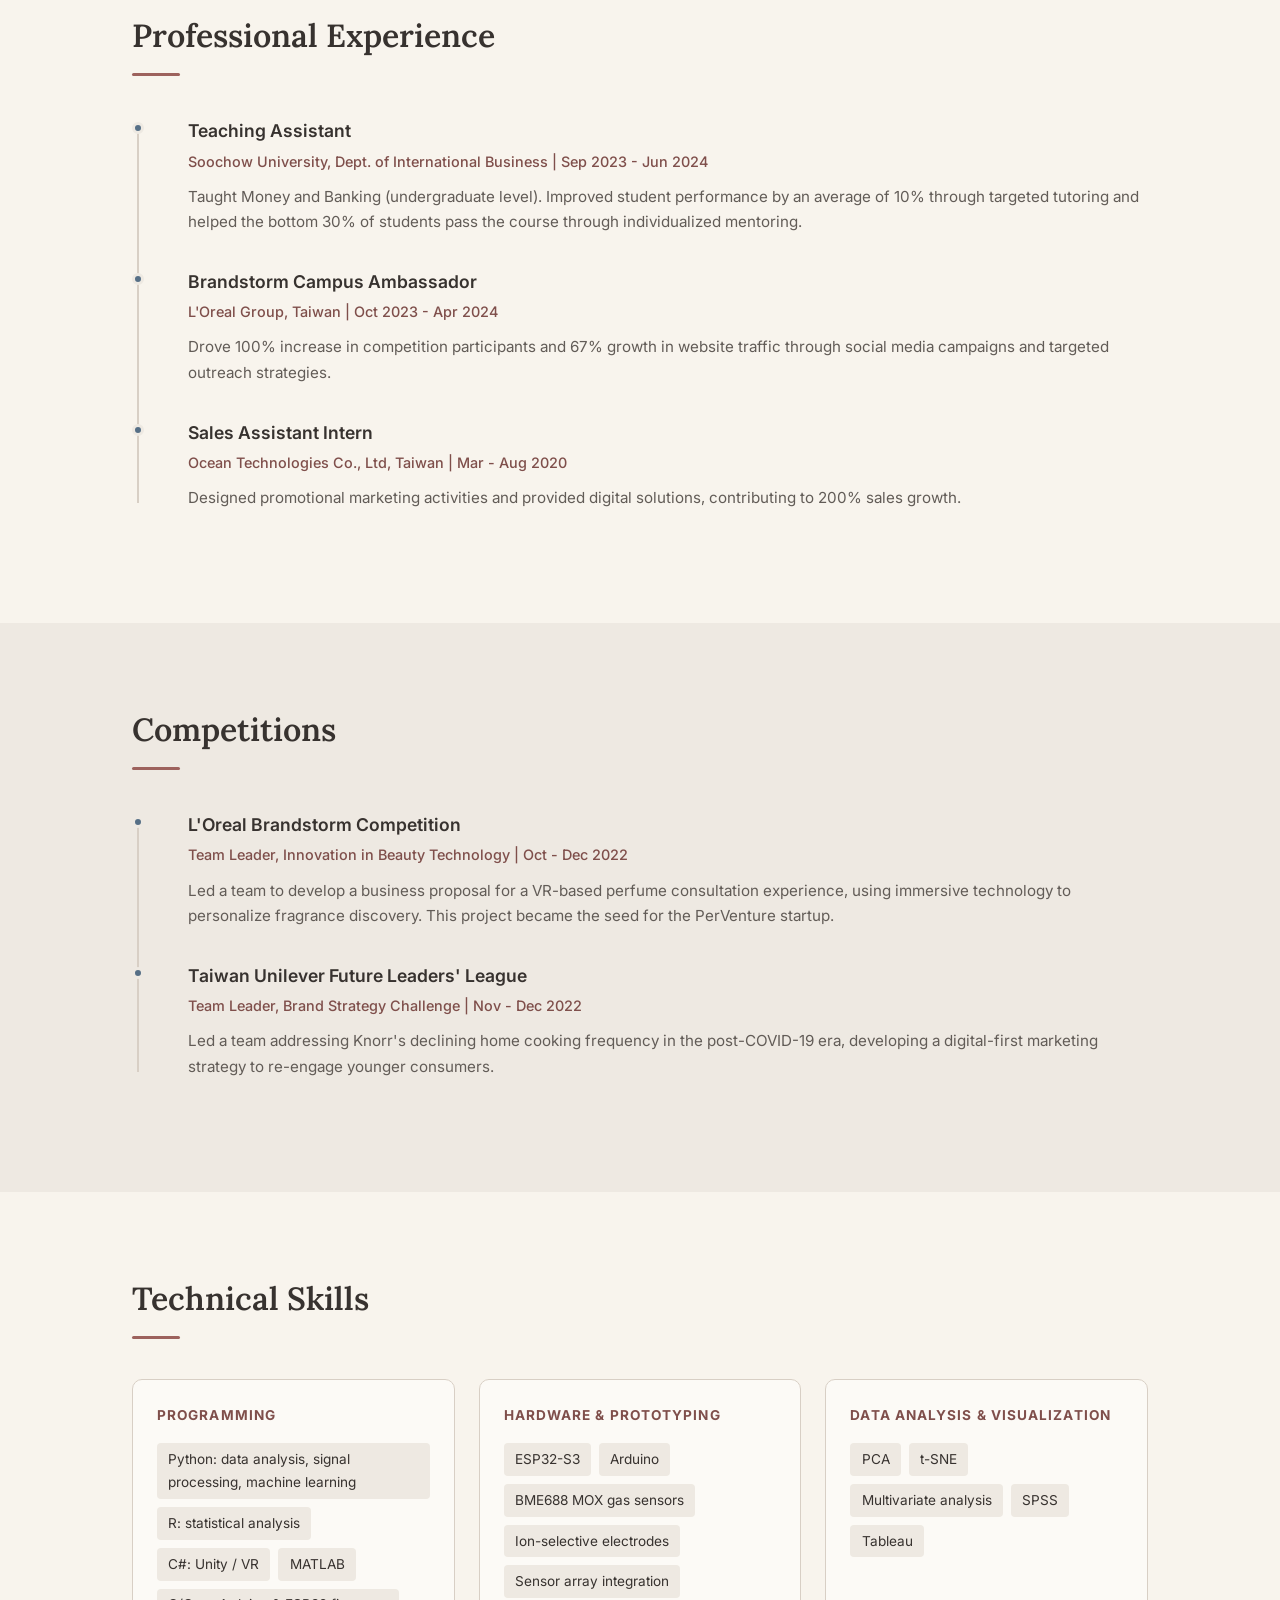
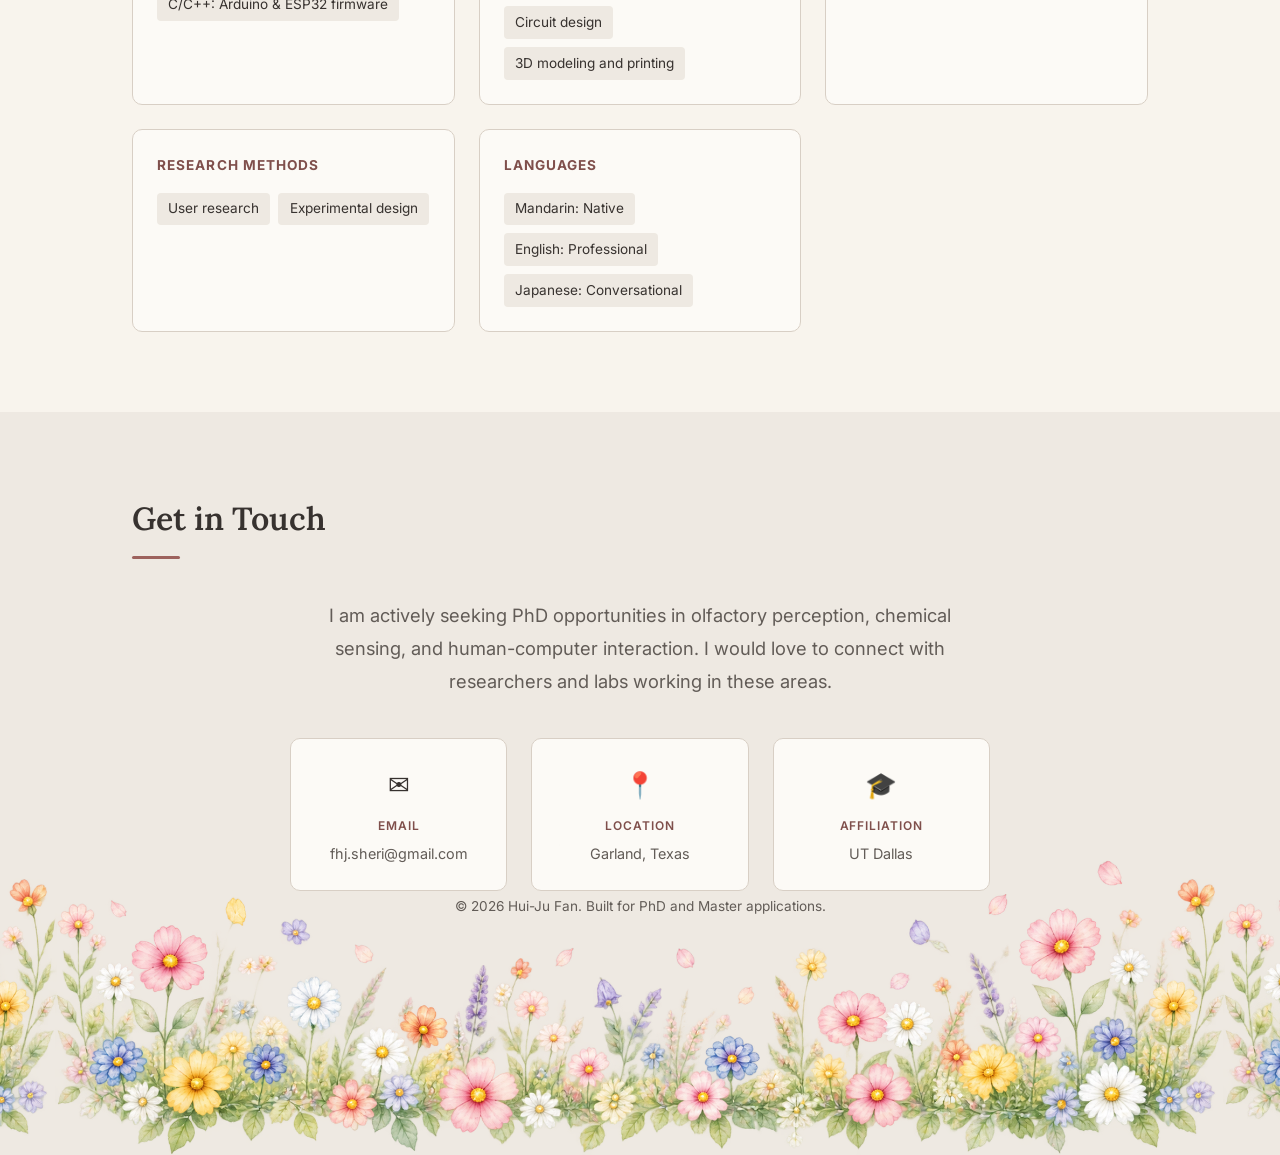
==== commit afe59122: "Renew site: new CV, Osphra paper/video, patents, logos - Updated CV (Nov 2026) - Osphra MobiCom 2026" ====
--- a/index.html
+++ b/index.html
@@ -3,25 +3,25 @@
 <head>
     <meta charset="UTF-8">
     <meta name="viewport" content="width=device-width, initial-scale=1.0">
-    <title>Hui Ju Fan | Olfactory Perception & HCI Researcher</title>
+    <title>Hui-Ju Fan | Olfactory Perception & HCI Researcher</title>
     <link rel="preconnect" href="https://fonts.googleapis.com">
     <link rel="preconnect" href="https://fonts.gstatic.com" crossorigin>
     <link href="https://fonts.googleapis.com/css2?family=Inter:wght@300;400;500;600;700&family=Lora:ital,wght@0,400;0,600;1,400&display=swap" rel="stylesheet">
-    <link rel="stylesheet" href="style.css?v=footer-meadow-3">
+    <link rel="stylesheet" href="style.css?v=20261029-name2">
 </head>
 <body>
 
     <!-- Navigation -->
     <nav class="navbar" id="navbar">
         <div class="nav-container">
-            <a href="#hero" class="nav-logo">Hui Ju Fan</a>
+            <a href="#hero" class="nav-logo">Hui-Ju Fan</a>
             <button class="nav-toggle" id="nav-toggle" aria-label="Toggle navigation">
                 <span></span><span></span><span></span>
             </button>
             <ul class="nav-links" id="nav-links">
                 <li><a href="#about">About</a></li>
                 <li><a href="#research">Research</a></li>
-                <li><a href="#publications">Publications</a></li>
+                <li><a href="#publications">Publications &amp; Patents</a></li>
                 <li><a href="#projects">Projects</a></li>
                 <li><a href="#experience">Experience</a></li>
                 <li><a href="#competitions">Competitions</a></li>
@@ -38,18 +38,18 @@
         <div class="hero-container">
             <div class="hero-text">
                 <p class="hero-greeting">Hello, I'm</p>
-                <h1 class="hero-name">Hui Ju Fan</h1>
+                <h1 class="hero-name">Hui-Ju Fan</h1>
                 <p class="hero-tagline">Exploring the intersection of <em>olfactory perception</em>,<br>
                 <em>chemical sensing</em>, and <em>human-computer interaction</em></p>
                 <p class="hero-affiliation">Researcher in olfactory sensing and interactive systems</p>
                 <div class="hero-cta">
                     <a href="#research" class="btn btn-primary">View My Research</a>
-                    <a href="./Hui-Ju-Fan-CV.pdf?v=20260911" class="btn btn-outline" target="_blank" rel="noopener noreferrer">View My CV</a>
+                    <a href="./Hui-Ju-Fan-CV.pdf?v=20261129" class="btn btn-outline" target="_blank" rel="noopener noreferrer">View My CV</a>
                 </div>
             </div>
             <div class="hero-portrait">
                 <div class="portrait-frame">
-                    <img src="her3.JPG" alt="Hui Ju Fan">
+                    <img src="her3.JPG" alt="Hui-Ju Fan">
                 </div>
             </div>
         </div>
@@ -109,10 +109,10 @@
 
             <div class="research-item research-item-primary">
                 <div class="research-header">
-                    <div class="research-icon" aria-hidden="true">&#9881;</div>
+                    <div class="research-icon research-logo"><img src="assets/logos/utd.png" alt="UT Dallas logo"></div>
                     <div>
-                        <h3>Osphra: Finding Odor Sources without Mapping Every Point</h3>
-                        <p class="research-meta">Independent Research Project | Aug 2026 - Present</p>
+                        <h3>The University of Texas at Dallas</h3>
+                        <p class="research-meta">Research Assistant | Aug 2026 - Present</p>
                         <p class="research-role">Advisor: Prof. Yi Ding, The University of Texas at Dallas</p>
                     </div>
                 </div>
@@ -127,7 +127,7 @@
 
             <div class="research-item">
                 <div class="research-header">
-                    <div class="research-icon">&#9880;</div>
+                    <div class="research-icon research-logo"><img src="assets/logos/mit.svg" alt="MIT logo"></div>
                     <div>
                         <h3>MIT EECS &amp; CSAIL</h3>
                         <p class="research-meta">Research Collaborator, Perceptual Engineering | Mar 2025 - Feb 2026</p>
@@ -183,10 +183,18 @@
 
     <section class="section" id="publications">
         <div class="container">
-            <h2 class="section-title">Publications</h2>
+            <h2 class="section-title">Publications &amp; Patents</h2>
             <article class="publication-item">
                 <span class="status-badge">ACM MobiCom 2026 Demo</span>
                 <p class="publication-citation">Fan, H.-J., Yan, X., &amp; Ding, Y. “Demo: Osphra: Finding Odor Sources without Mapping Every Point.” <em>ACM MobiCom 2026</em>.</p>
+                <div class="publication-links">
+                    <a href="./papers/Osphra-MobiCom2026-Demo.pdf?v=20261029" class="btn btn-outline" target="_blank" rel="noopener noreferrer">View the Paper</a>
+                    <a href="https://youtu.be/JhHKYfqLsYI" class="btn btn-outline" target="_blank" rel="noopener noreferrer">Watch the Video</a>
+                </div>
+            </article>
+            <article class="publication-item">
+                <span class="status-badge">U.S. Patent Pending</span>
+                <p class="publication-citation">Fan, H.-J., et al. “Osphra: Finding Odor Sources without Mapping Every Point.” <em>U.S. Patent Application</em>, Patent Pending, 2026.</p>
             </article>
         </div>
     </section>
@@ -369,11 +377,11 @@
                 <img src="assets/footer-meadow.png?v=3" alt="">
             </div>
             <div class="container footer-content">
-                <p>&copy; 2026 Hui Ju Fan. Built for PhD applications.</p>
+                <p>&copy; 2026 Hui-Ju Fan. Built for PhD and Master applications.</p>
             </div>
         </div>
     </footer>
 
-    <script src="script.js"></script>
+    <script src="script.js?v=20261029"></script>
 </body>
 </html>
--- a/style.css
+++ b/style.css
@@ -512,6 +512,22 @@
     margin-top: 2px;
 }
 
+.research-logo {
+    width: 48px;
+    height: 48px;
+    display: flex;
+    align-items: center;
+    justify-content: center;
+}
+
+.research-logo img {
+    max-width: 100%;
+    max-height: 100%;
+    object-fit: contain;
+    /* Lets the white background of the UTD seal blend into the card */
+    mix-blend-mode: multiply;
+}
+
 .research-header h3 {
     font-size: 1.25rem;
     font-weight: 600;
@@ -538,6 +554,10 @@
     padding: 1.6rem 1.8rem;
 }
 
+.publication-item + .publication-item {
+    margin-top: 1.2rem;
+}
+
 .publication-citation {
     color: var(--color-text-secondary);
     overflow-wrap: anywhere;
@@ -545,6 +565,23 @@
 
 .publication-citation em {
     color: var(--color-text);
+}
+
+.publication-links {
+    display: flex;
+    flex-wrap: wrap;
+    gap: 0.4rem;
+    margin-top: 0.8rem;
+}
+
+/* Sized to match .status-badge; padding minus 1px offsets the border */
+.publication-links .btn {
+    padding: calc(0.2rem - 1px) calc(0.65rem - 1px);
+    font-size: 0.72rem;
+    font-weight: 600;
+    letter-spacing: 0.06em;
+    border-width: 1px;
+    border-radius: 4px;
 }
 
 .research-desc {
@@ -910,6 +947,27 @@
 }
 
 /* ===== Responsive ===== */
+@media (max-width: 1024px) and (min-width: 769px) {
+    .nav-links {
+        gap: 1rem;
+    }
+
+    .nav-links a {
+        font-size: 0.8rem;
+        white-space: nowrap;
+    }
+
+    .nav-logo {
+        white-space: nowrap;
+    }
+}
+
+@media (max-width: 860px) and (min-width: 769px) {
+    .nav-links {
+        gap: 0.6rem;
+    }
+}
+
 @media (max-width: 768px) {
     .flower {
         --flower-size: 34px;
